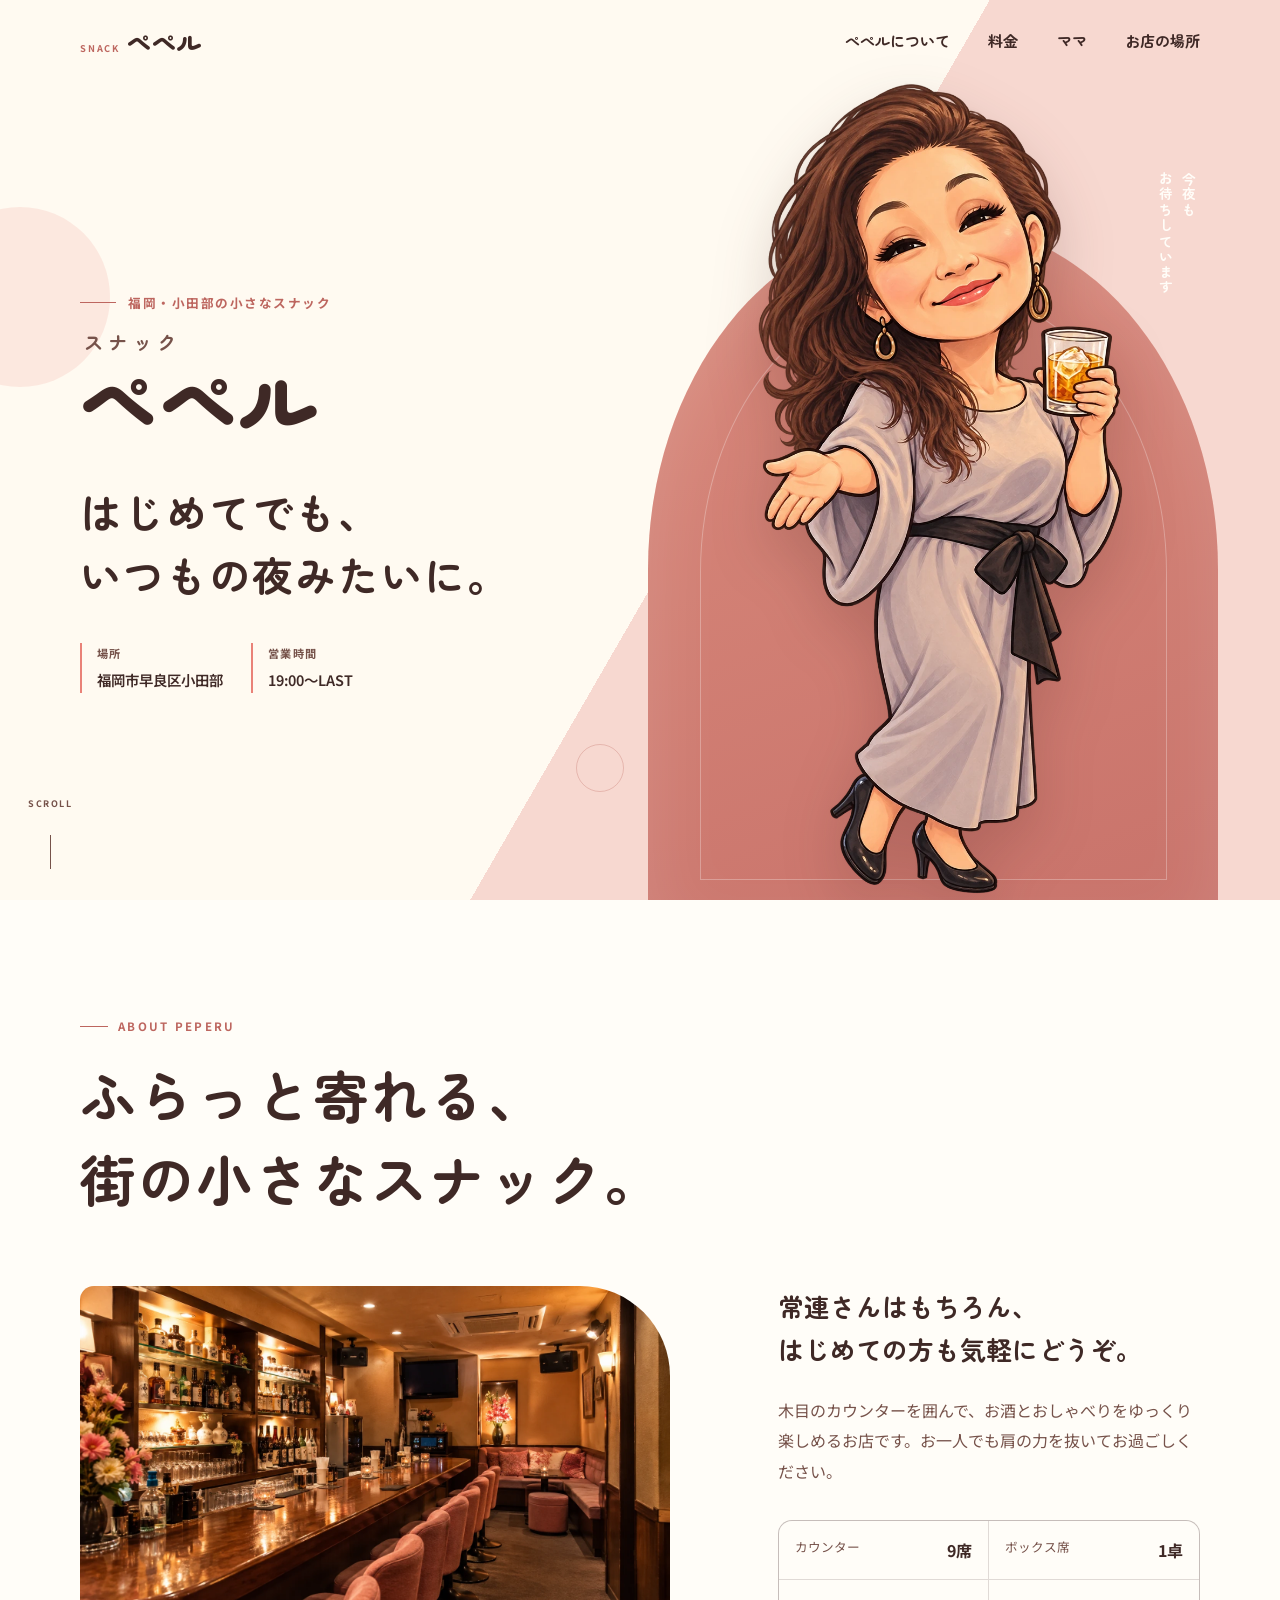
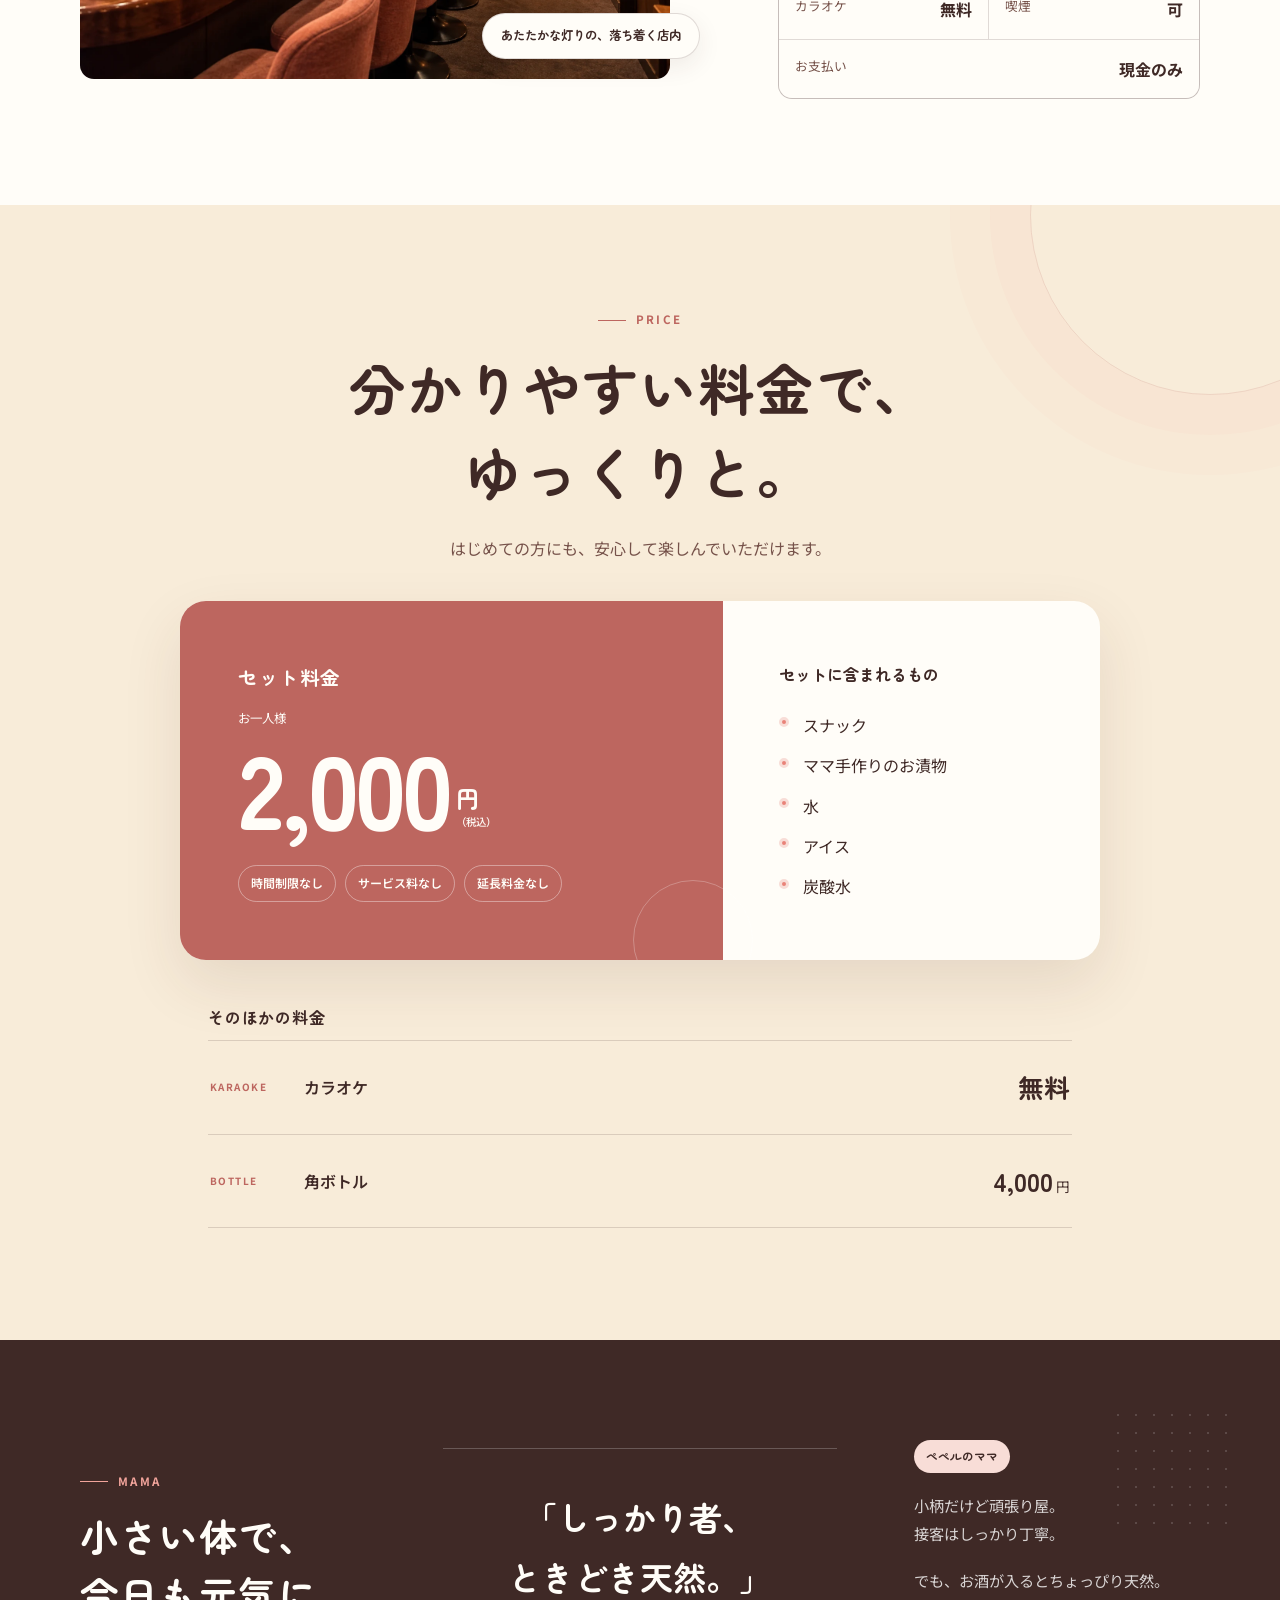
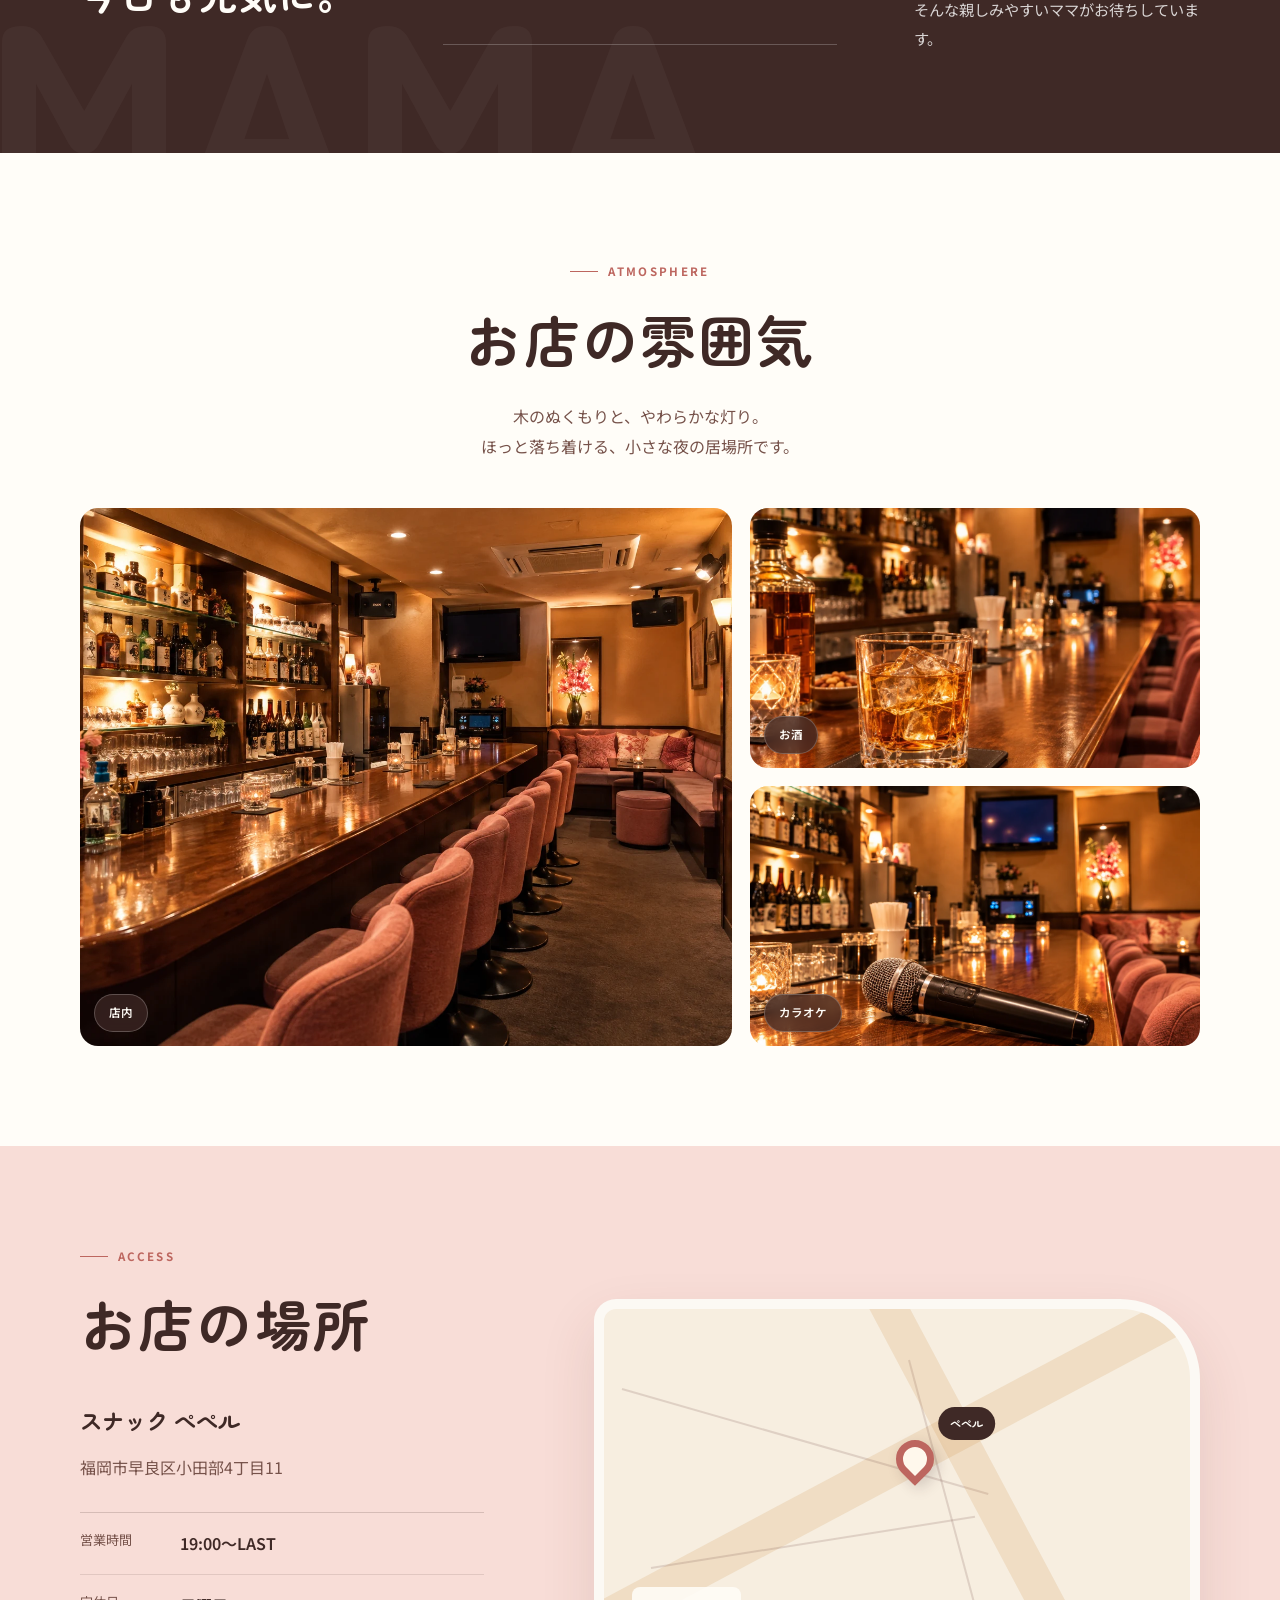
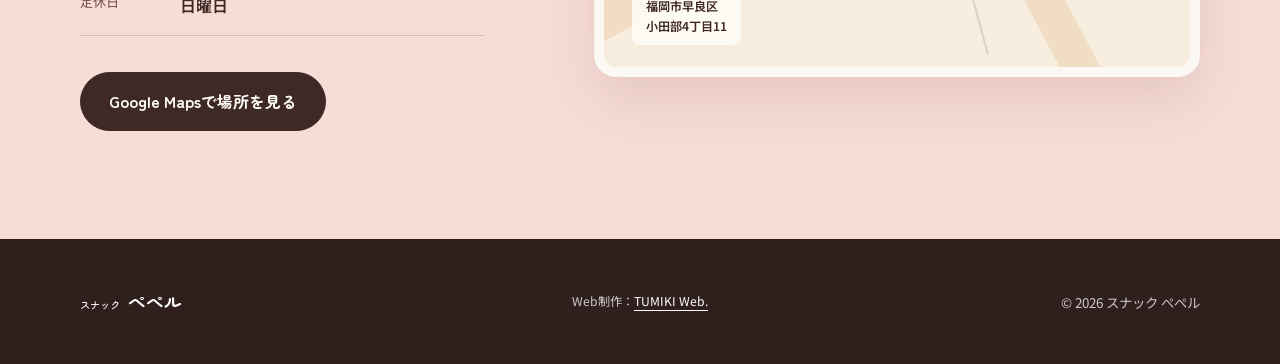
==== index.html @ 85b0bcdb "Add files via upload" ====
<!doctype html>
<html lang="ja">
<head>
  <meta charset="UTF-8">
  <meta name="viewport" content="width=device-width, initial-scale=1.0">
  <meta name="description" content="福岡市早良区小田部のスナック ぺぺル。はじめてでも、いつもの夜みたいに。セット料金はお一人様2,000円（税込）、カラオケ無料です。">
  <meta name="theme-color" content="#fff8ec">
  <title>スナック ぺぺル｜福岡市早良区小田部</title>
  <meta property="og:type" content="website">
  <meta property="og:title" content="スナック ぺぺル｜福岡市早良区小田部">
  <meta property="og:description" content="福岡市早良区小田部のスナック ぺぺル。はじめてでも、いつもの夜みたいに。セット料金はお一人様2,000円（税込）、カラオケ無料です。">
  <meta property="og:image" content="assets/images/ogp/ogp.png">
  <meta property="og:image:width" content="1200">
  <meta property="og:image:height" content="630">
  <meta property="og:image:type" content="image/png">
  <meta property="og:site_name" content="スナック ぺぺル">
  <meta property="og:locale" content="ja_JP">
  <meta name="twitter:card" content="summary_large_image">
  <meta name="twitter:title" content="スナック ぺぺル｜福岡市早良区小田部">
  <meta name="twitter:description" content="福岡市早良区小田部のスナック ぺぺル。はじめてでも、いつもの夜みたいに。セット料金はお一人様2,000円（税込）、カラオケ無料です。">
  <meta name="twitter:image" content="assets/images/ogp/ogp.png">
  <link rel="icon" href="assets/icons/favicon.svg" type="image/svg+xml">
  <link rel="preconnect" href="https://fonts.googleapis.com">
  <link rel="preconnect" href="https://fonts.gstatic.com" crossorigin>
  <link href="https://fonts.googleapis.com/css2?family=Noto+Sans+JP:wght@400;500;600;700&family=Zen+Maru+Gothic:wght@500;700;900&display=swap" rel="stylesheet">
  <link rel="preload" href="assets/images/web/mama.webp" as="image" type="image/webp">
  <link rel="stylesheet" href="assets/css/style.css">
  <script src="assets/js/main.js" defer></script>
</head>
<body>
  <a class="skip-link" href="#main">本文へ移動</a>

  <header class="site-header" data-header>
    <div class="header-inner">
      <a class="site-logo" href="#top" aria-label="スナック ぺぺル トップへ">
        <span class="site-logo-sub">SNACK</span>
        <span>ぺぺル</span>
      </a>

      <button class="menu-button" type="button" aria-expanded="false" aria-controls="global-nav" data-menu-button>
        <span class="menu-button-label">メニュー</span>
        <span class="menu-button-icon" aria-hidden="true"><span></span><span></span></span>
      </button>

      <nav class="global-nav" id="global-nav" aria-label="メインナビゲーション" data-menu>
        <a href="#about">ぺぺルについて</a>
        <a href="#price">料金</a>
        <a href="#mama">ママ</a>
        <a href="#access">お店の場所</a>
      </nav>
    </div>
  </header>

  <main id="main">
    <section class="hero" id="top" aria-labelledby="hero-title">
      <div class="hero-glow hero-glow-one" aria-hidden="true"></div>
      <div class="hero-glow hero-glow-two" aria-hidden="true"></div>
      <div class="hero-inner">
        <div class="hero-copy">
          <p class="hero-eyebrow">福岡・小田部の小さなスナック</p>
          <h1 id="hero-title">
            <span class="hero-name"><small>スナック</small>ぺぺル</span>
            <span class="hero-message">はじめてでも、<br>いつもの夜<br class="hero-sp-break">みたいに。</span>
          </h1>
          <dl class="hero-info" aria-label="店舗基本情報">
            <div><dt>場所</dt><dd>福岡市早良区小田部</dd></div>
            <div><dt>営業時間</dt><dd>19:00〜LAST</dd></div>
          </dl>
        </div>

        <div class="hero-visual" aria-hidden="true">
          <div class="hero-arch"></div>
          <p class="hero-welcome">今夜も<br>お待ちしています</p>
          <img src="assets/images/web/mama.webp" width="1024" height="1536" alt="" fetchpriority="high">
        </div>
      </div>
      <a class="scroll-guide" href="#about" aria-label="ぺぺルについてへ移動"><span>SCROLL</span></a>
    </section>

    <section class="section section-about" id="about" aria-labelledby="about-title">
      <div class="container">
        <header class="section-heading reveal">
          <p class="section-kicker">ABOUT PEPERU</p>
          <h2 id="about-title"><span class="heading-line">ふらっと寄れる、</span><br><span class="heading-line">街の小さなスナック。</span></h2>
        </header>

        <div class="about-layout">
          <figure class="about-photo reveal">
            <img src="assets/images/web/interior-main.webp" width="1536" height="1024" alt="木目のカウンターとピンクの椅子が並ぶ、暖色照明の店内" loading="lazy" decoding="async">
            <figcaption>あたたかな灯りの、落ち着く店内</figcaption>
          </figure>

          <div class="about-content reveal">
            <p class="about-lead">常連さんはもちろん、<br>はじめての方も気軽にどうぞ。</p>
            <p>木目のカウンターを囲んで、お酒とおしゃべりをゆっくり楽しめるお店です。お一人でも肩の力を抜いてお過ごしください。</p>
            <dl class="feature-list">
              <div><dt>カウンター</dt><dd>9席</dd></div>
              <div><dt>ボックス席</dt><dd>1卓</dd></div>
              <div><dt>カラオケ</dt><dd>無料</dd></div>
              <div><dt>喫煙</dt><dd>可</dd></div>
              <div class="feature-wide"><dt>お支払い</dt><dd>現金のみ</dd></div>
            </dl>
          </div>
        </div>
      </div>
    </section>

    <section class="section section-price" id="price" aria-labelledby="price-title">
      <div class="container price-container">
        <header class="section-heading section-heading-centered reveal">
          <p class="section-kicker">PRICE</p>
          <h2 id="price-title"><span class="heading-line">分かりやすい料金で、</span><br><span class="heading-line">ゆっくりと。</span></h2>
          <p class="price-intro"><span>はじめての方にも、安心して</span><span>楽しんでいただけます。</span></p>
        </header>

        <div class="set-price-card reveal">
          <div class="set-price-main">
            <p class="set-price-label">セット料金</p>
            <p class="set-price-value"><span>お一人様</span><strong>2,000</strong><span class="yen">円<small>（税込）</small></span></p>
            <ul class="no-extra-list" aria-label="追加料金について">
              <li>時間制限なし</li>
              <li>サービス料なし</li>
              <li>延長料金なし</li>
            </ul>
          </div>
          <div class="set-includes">
            <p class="set-includes-title">セットに含まれるもの</p>
            <ul>
              <li>スナック</li>
              <li>ママ手作りのお漬物</li>
              <li>水</li>
              <li>アイス</li>
              <li>炭酸水</li>
            </ul>
          </div>
        </div>

        <div class="menu-block reveal">
          <h3>そのほかの料金</h3>
          <dl class="menu-list">
            <div class="menu-item">
              <dt><span class="menu-category">KARAOKE</span>カラオケ</dt>
              <dd><strong>無料</strong></dd>
            </div>
            <div class="menu-item">
              <dt><span class="menu-category">BOTTLE</span>角ボトル</dt>
              <dd><strong>4,000</strong><span>円</span></dd>
            </div>
          </dl>
        </div>
      </div>
    </section>

    <section class="section section-mama" id="mama" aria-labelledby="mama-title">
      <div class="mama-dots" aria-hidden="true"></div>
      <div class="container mama-layout">
        <header class="section-heading reveal">
          <p class="section-kicker">MAMA</p>
          <h2 id="mama-title">小さい体で、<br>今日も元気に。</h2>
        </header>

        <blockquote class="mama-quote reveal">
          <p><span>「しっかり者、</span><span>ときどき天然。」</span></p>
        </blockquote>

        <div class="mama-introduction reveal">
          <span class="mama-label">ぺぺルのママ</span>
          <p>小柄だけど頑張り屋。<br>接客はしっかり丁寧。</p>
          <p>でも、お酒が入るとちょっぴり天然。<br>そんな親しみやすいママがお待ちしています。</p>
        </div>
      </div>
    </section>

    <section class="section section-gallery" aria-labelledby="gallery-title">
      <div class="container">
        <header class="section-heading section-heading-centered reveal">
          <p class="section-kicker">ATMOSPHERE</p>
          <h2 id="gallery-title">お店の雰囲気</h2>
          <p>木のぬくもりと、やわらかな灯り。<br>ほっと落ち着ける、小さな夜の居場所です。</p>
        </header>

        <div class="gallery-grid">
          <figure class="gallery-item gallery-main reveal">
            <img src="assets/images/web/interior-main.webp" width="1536" height="1024" alt="カウンターとボックス席のある店内全景" loading="lazy" decoding="async">
            <figcaption>店内</figcaption>
          </figure>
          <figure class="gallery-item reveal">
            <img src="assets/images/web/atmosphere-whisky.webp" width="1254" height="1254" alt="木目のカウンターに置かれたウイスキーグラス" loading="lazy" decoding="async">
            <figcaption>お酒</figcaption>
          </figure>
          <figure class="gallery-item reveal">
            <img src="assets/images/web/atmosphere-karaoke.webp" width="1448" height="1086" alt="店内のカウンターに置かれたカラオケマイク" loading="lazy" decoding="async">
            <figcaption>カラオケ</figcaption>
          </figure>
        </div>
      </div>
    </section>

    <section class="section section-access" id="access" aria-labelledby="access-title">
      <div class="container access-layout">
        <div class="access-content reveal">
          <header class="section-heading">
            <p class="section-kicker">ACCESS</p>
            <h2 id="access-title">お店の場所</h2>
          </header>
          <p class="access-name">スナック ぺぺル</p>
          <address>福岡市早良区小田部4丁目11</address>
          <dl class="access-details">
            <div><dt>営業時間</dt><dd>19:00〜LAST</dd></div>
            <div><dt>定休日</dt><dd>日曜日</dd></div>
          </dl>
          <a class="map-link" href="https://www.google.com/maps/search/?api=1&amp;query=%E7%A6%8F%E5%B2%A1%E5%B8%82%E6%97%A9%E8%89%AF%E5%8C%BA%E5%B0%8F%E7%94%B0%E9%83%A84%E4%B8%81%E7%9B%AE11" target="_blank" rel="noopener noreferrer">Google Mapsで場所を見る</a>
        </div>

        <div class="access-map-card reveal" aria-hidden="true">
          <div class="map-streets"><span></span><span></span><span></span></div>
          <div class="map-pin"><span>ぺぺル</span></div>
          <p>福岡市早良区<br>小田部4丁目11</p>
        </div>
      </div>
    </section>
  </main>

  <footer class="site-footer">
    <div class="container footer-inner">
      <div class="footer-brand"><span>スナック</span> ぺぺル</div>
      <p class="footer-credit">Web制作：<a href="https://tumiki-web.com/" target="_blank" rel="noopener noreferrer">TUMIKI Web.</a></p>
      <p class="copyright"><small>&copy; 2026 スナック ぺぺル</small></p>
    </div>
  </footer>
</body>
</html>
---- assets/css/style.css ----
:root {
  --cream: #fff8ec;
  --cream-deep: #f8ecd9;
  --pink-pale: #f8ddd7;
  --pink: #e98278;
  --pink-deep: #bd665f;
  --brown: #3f2926;
  --brown-soft: #76524a;
  --amber: #c9863c;
  --white: #fffdf8;
  --line: rgba(63, 41, 38, 0.16);
  --heading: "Zen Maru Gothic", "Hiragino Maru Gothic ProN", "Yu Gothic", sans-serif;
  --body: "Noto Sans JP", "Yu Gothic", "Hiragino Kaku Gothic ProN", sans-serif;
  --container: min(1120px, calc(100% - 48px));
  --header-height: 84px;
}

*, *::before, *::after { box-sizing: border-box; }
html { scroll-behavior: smooth; scroll-padding-top: var(--header-height); }
body {
  margin: 0;
  color: var(--brown);
  background: var(--cream);
  font-family: var(--body);
  font-size: 16px;
  line-height: 1.9;
  overflow-x: hidden;
  -webkit-font-smoothing: antialiased;
}
img { display: block; max-width: 100%; }
a { color: inherit; }
button { font: inherit; }
.container { width: var(--container); margin-inline: auto; }
.skip-link {
  position: fixed; top: 8px; left: 8px; z-index: 1000; padding: 8px 14px;
  color: var(--white); background: var(--brown); border-radius: 6px; transform: translateY(-150%);
}
.skip-link:focus { transform: translateY(0); }

.site-header {
  position: fixed; inset: 0 0 auto; z-index: 100; height: var(--header-height);
  border-bottom: 1px solid transparent; transition: background-color .3s, border-color .3s, box-shadow .3s;
}
.site-header.is-scrolled { background: rgba(255, 248, 236, .94); border-color: var(--line); box-shadow: 0 8px 28px rgba(63, 41, 38, .06); backdrop-filter: blur(12px); }
.header-inner { width: var(--container); height: 100%; margin-inline: auto; display: flex; align-items: center; justify-content: space-between; }
.site-logo { display: flex; align-items: baseline; gap: 7px; font-family: var(--heading); font-size: 1.5rem; font-weight: 900; text-decoration: none; letter-spacing: .04em; }
.site-logo-sub { color: var(--pink-deep); font-family: var(--body); font-size: .58rem; font-weight: 700; letter-spacing: .19em; }
.global-nav { display: flex; align-items: center; gap: clamp(22px, 3vw, 42px); }
.global-nav a { position: relative; font-family: var(--heading); font-size: .94rem; font-weight: 700; text-decoration: none; }
.global-nav a::after { content: ""; position: absolute; inset: auto 50% -8px; height: 2px; background: var(--pink); transition: inset .2s; }
.global-nav a:hover::after, .global-nav a:focus-visible::after { inset-inline: 0; }
.menu-button { display: none; }

.hero { position: relative; min-height: 760px; height: min(900px, 100svh); overflow: hidden; background: linear-gradient(120deg, #fffaf1 0 55%, #f7d8d0 55%); }
.hero-inner { width: var(--container); height: 100%; min-height: 720px; margin-inline: auto; display: grid; grid-template-columns: .9fr 1.1fr; align-items: center; }
.hero-copy { position: relative; z-index: 4; padding-top: var(--header-height); }
.hero-eyebrow { display: flex; align-items: center; gap: 12px; margin: 0 0 18px; color: var(--pink-deep); font-size: .79rem; font-weight: 700; letter-spacing: .12em; }
.hero-eyebrow::before { content: ""; width: 36px; height: 1px; background: currentColor; }
.hero h1 { margin: 0; }
.hero-name { display: block; font-family: var(--heading); font-size: clamp(3.4rem, 6vw, 5.8rem); font-weight: 900; line-height: 1; letter-spacing: .04em; }
.hero-name small { display: block; margin: 0 0 9px 4px; color: var(--brown-soft); font-size: .25em; font-weight: 700; letter-spacing: .28em; }
.hero-message { display: block; margin-top: 42px; font-family: var(--heading); font-size: clamp(1.75rem, 3.2vw, 3rem); font-weight: 700; line-height: 1.55; letter-spacing: .05em; }
.hero-sp-break { display: none; }
.hero-info { display: flex; gap: 28px; margin: 36px 0 0; }
.hero-info div { padding-left: 15px; border-left: 2px solid var(--pink); }
.hero-info dt { color: var(--brown-soft); font-size: .7rem; font-weight: 700; letter-spacing: .12em; }
.hero-info dd { margin: 2px 0 0; font-size: .9rem; font-weight: 600; }
.hero-visual { position: relative; align-self: stretch; min-width: 0; }
.hero-arch { position: absolute; width: min(570px, 48vw); aspect-ratio: .79; right: -3%; bottom: -5%; border-radius: 48% 48% 0 0; background: linear-gradient(160deg, #d98a7c, #c8726a); box-shadow: inset 0 0 80px rgba(255,255,255,.14); }
.hero-arch::before { content: ""; position: absolute; inset: 9%; border: 1px solid rgba(255,255,255,.28); border-radius: inherit; }
.hero-visual img { position: absolute; z-index: 2; right: -1%; bottom: 0; width: min(610px, 50vw); height: calc(100% - 72px); object-fit: contain; object-position: right bottom; filter: drop-shadow(0 24px 28px rgba(74, 36, 30, .2)); }
.hero-welcome { position: absolute; z-index: 3; right: 0; top: 19%; margin: 0; color: var(--white); font-family: var(--heading); font-size: .85rem; font-weight: 700; line-height: 1.7; letter-spacing: .12em; writing-mode: vertical-rl; }
.hero-glow { position: absolute; border-radius: 50%; pointer-events: none; }
.hero-glow-one { width: 180px; height: 180px; left: -70px; top: 23%; background: rgba(233,130,120,.15); }
.hero-glow-two { width: 48px; height: 48px; left: 45%; bottom: 12%; border: 1px solid rgba(189,102,95,.3); }
.scroll-guide { position: absolute; z-index: 5; left: 28px; bottom: 24px; display: grid; place-items: center; width: 42px; height: 88px; color: var(--brown-soft); font-size: .56rem; font-weight: 700; letter-spacing: .18em; text-decoration: none; }
.scroll-guide::after { content: ""; width: 1px; height: 34px; margin-top: 8px; background: currentColor; animation: scrollLine 1.8s ease-in-out infinite; transform-origin: top; }
@keyframes scrollLine { 0%,100% { transform: scaleY(.35); opacity:.4; } 50% { transform: scaleY(1); opacity:1; } }

.section { position: relative; padding: clamp(92px, 11vw, 148px) 0; }
.section-heading { margin-bottom: clamp(42px, 5vw, 68px); }
.section-heading-centered { text-align: center; }
.section-kicker { display: flex; align-items: center; gap: 10px; margin: 0 0 14px; color: var(--pink-deep); font-size: .72rem; font-weight: 700; letter-spacing: .2em; }
.section-heading-centered .section-kicker { justify-content: center; }
.section-kicker::before { content: ""; width: 28px; height: 1px; background: currentColor; }
.section-heading h2 { margin: 0; font-family: var(--heading); font-size: clamp(2rem, 4.4vw, 3.5rem); font-weight: 700; line-height: 1.5; letter-spacing: .04em; }
.heading-line { white-space: nowrap; }
.section-heading > p:last-child:not(.section-kicker) { margin: 20px 0 0; color: var(--brown-soft); }

.section-about { background: var(--white); }
.about-layout { display: grid; grid-template-columns: 1.18fr .82fr; gap: clamp(42px, 7vw, 90px); align-items: center; }
.about-photo { position: relative; margin: 0; padding: 0 18px 18px 0; }
.about-photo::after { content: ""; position: absolute; z-index: -1; inset: 30px 0 0 30px; border-radius: 14px 90px 14px 14px; background: var(--pink-pale); }
.about-photo img { width: 100%; height: auto; aspect-ratio: 3/2; object-fit: cover; border-radius: 14px 90px 14px 14px; }
.about-photo figcaption { position: absolute; right: -12px; bottom: 38px; padding: 10px 18px; background: var(--white); border: 1px solid var(--line); border-radius: 999px; font-family: var(--heading); font-size: .78rem; font-weight: 700; box-shadow: 0 8px 24px rgba(63,41,38,.08); }
.about-lead { margin: 0 0 24px; font-family: var(--heading); font-size: clamp(1.35rem, 2vw, 1.75rem); font-weight: 700; line-height: 1.7; }
.about-content > p:not(.about-lead) { color: var(--brown-soft); }
.feature-list { display: grid; grid-template-columns: 1fr 1fr; gap: 1px; margin: 34px 0 0; overflow: hidden; border: 1px solid var(--line); border-radius: 14px; background: var(--line); }
.feature-list div { display: flex; justify-content: space-between; gap: 12px; padding: 14px 16px; background: var(--white); }
.feature-list dt { color: var(--brown-soft); font-size: .79rem; }
.feature-list dd { margin: 0; font-weight: 700; }
.feature-list .feature-wide { grid-column: 1 / -1; }

.section-price { overflow: hidden; background: var(--cream-deep); }
.section-price::before { content: ""; position: absolute; width: 360px; height: 360px; top: -170px; right: -110px; border: 1px solid rgba(189,102,95,.18); border-radius: 50%; box-shadow: 0 0 0 40px rgba(233,130,120,.04), 0 0 0 80px rgba(233,130,120,.03); }
.price-container { max-width: 920px; }
.set-price-card { display: grid; grid-template-columns: 1.18fr .82fr; overflow: hidden; border-radius: 26px; background: var(--white); box-shadow: 0 24px 60px rgba(80, 47, 37, .11); }
.set-price-main { position: relative; padding: clamp(34px, 5vw, 58px); color: var(--white); background: var(--pink-deep); }
.set-price-main::after { content: ""; position: absolute; width: 120px; height: 120px; right: -30px; bottom: -40px; border: 1px solid rgba(255,255,255,.25); border-radius: 50%; }
.set-price-label { margin: 0 0 16px; font-family: var(--heading); font-size: 1.2rem; font-weight: 700; letter-spacing: .08em; }
.set-price-value { display: flex; align-items: flex-end; flex-wrap: wrap; margin: 0; line-height: 1; }
.set-price-value > span:first-child { flex-basis: 100%; margin-bottom: 10px; font-size: .78rem; }
.set-price-value strong { font-family: var(--heading); font-size: clamp(4rem, 8vw, 6.4rem); font-weight: 900; letter-spacing: -.04em; }
.set-price-value .yen { margin: 0 0 9px 7px; font-family: var(--heading); font-size: 1.5rem; font-weight: 700; }
.set-price-value small { display: block; margin-top: 7px; font-family: var(--body); font-size: .65rem; font-weight: 500; }
.no-extra-list { display: flex; flex-wrap: wrap; gap: 9px; margin: 28px 0 0; padding: 0; list-style: none; }
.no-extra-list li { padding: 6px 12px; border: 1px solid rgba(255,255,255,.38); border-radius: 999px; font-size: .75rem; font-weight: 600; }
.set-includes { padding: clamp(34px, 5vw, 56px); align-self: center; }
.set-includes-title { margin: 0 0 20px; font-family: var(--heading); font-weight: 700; }
.set-includes ul { display: grid; gap: 10px; margin: 0; padding: 0; list-style: none; }
.set-includes li { position: relative; padding-left: 24px; }
.set-includes li::before { content: ""; position: absolute; left: 0; top: .78em; width: 10px; height: 10px; border: 3px solid var(--pink-pale); border-radius: 50%; background: var(--pink); transform: translateY(-50%); }
.menu-block { margin-top: 42px; padding: 0 28px 8px; }
.menu-block h3 { margin: 0 0 8px; font-family: var(--heading); font-size: 1rem; letter-spacing: .05em; }
.menu-list { margin: 0; border-top: 1px solid var(--line); }
.menu-item { display: flex; justify-content: space-between; align-items: center; gap: 24px; padding: 22px 2px; border-bottom: 1px solid var(--line); }
.menu-item dt { display: flex; align-items: center; gap: 20px; font-weight: 600; }
.menu-category { min-width: 74px; color: var(--pink-deep); font-size: .62rem; font-weight: 700; letter-spacing: .15em; }
.menu-item dd { margin: 0; white-space: nowrap; }
.menu-item dd strong { font-family: var(--heading); font-size: 1.6rem; }
.menu-item dd span { margin-left: 3px; font-size: .85rem; }

.section-mama { overflow: hidden; color: var(--white); background: var(--brown); }
.section-mama::before { content: "MAMA"; position: absolute; left: -15px; bottom: -70px; color: rgba(255,255,255,.035); font-family: var(--heading); font-size: clamp(9rem, 20vw, 18rem); font-weight: 900; line-height: 1; }
.mama-layout { position: relative; z-index: 1; display: grid; grid-template-columns: .8fr 1.1fr .8fr; gap: clamp(36px, 6vw, 80px); align-items: center; }
.section-mama .section-heading { margin: 0; }
.section-mama .section-kicker { color: #f2a49b; }
.section-mama .section-heading h2 { font-size: clamp(2rem, 3.6vw, 3.2rem); }
.mama-quote { margin: 0; padding: 38px 28px; border-block: 1px solid rgba(255,255,255,.22); text-align: center; }
.mama-quote p { margin: 0; font-family: var(--heading); font-size: clamp(1.45rem, 2.6vw, 2.2rem); font-weight: 700; line-height: 1.8; }
.mama-quote p span { display: block; white-space: nowrap; }
.mama-introduction { font-size: .95rem; }
.mama-introduction p { margin: 18px 0 0; color: rgba(255,255,255,.8); }
.mama-label { display: inline-block; padding: 5px 12px; color: var(--brown); background: var(--pink-pale); border-radius: 999px; font-family: var(--heading); font-size: .73rem; font-weight: 700; }
.mama-dots { position: absolute; width: 120px; height: 120px; right: 4%; top: 16%; opacity: .15; background-image: radial-gradient(#fff 1.5px, transparent 1.5px); background-size: 18px 18px; }

.section-gallery { background: var(--white); }
.gallery-grid { display: grid; grid-template-columns: 1.45fr 1fr; grid-template-rows: repeat(2, minmax(220px, 290px)); gap: 18px; }
.gallery-item { position: relative; min-width: 0; margin: 0; overflow: hidden; border-radius: 18px; background: var(--cream-deep); }
.gallery-main { grid-row: 1 / 3; }
.gallery-item img { width: 100%; height: 100%; object-fit: cover; transition: transform .7s cubic-bezier(.2,.7,.2,1); }
.gallery-item:hover img { transform: scale(1.025); }
.gallery-item figcaption { position: absolute; left: 14px; bottom: 14px; padding: 7px 14px; color: var(--white); background: rgba(63,41,38,.72); border: 1px solid rgba(255,255,255,.22); border-radius: 999px; font-size: .72rem; font-weight: 600; backdrop-filter: blur(6px); }

.section-access { overflow: hidden; background: var(--pink-pale); }
.access-layout { display: grid; grid-template-columns: .8fr 1.2fr; gap: clamp(50px, 9vw, 110px); align-items: center; }
.access-content .section-heading { margin-bottom: 34px; }
.access-name { margin: 0 0 10px; font-family: var(--heading); font-size: 1.4rem; font-weight: 700; }
.access-content address { font-style: normal; color: var(--brown-soft); }
.access-details { margin: 30px 0 36px; border-block: 1px solid rgba(63,41,38,.18); }
.access-details div { display: grid; grid-template-columns: 100px 1fr; padding: 15px 0; }
.access-details div + div { border-top: 1px solid rgba(63,41,38,.12); }
.access-details dt { color: var(--brown-soft); font-size: .82rem; }
.access-details dd { margin: 0; font-weight: 600; }
.map-link { display: inline-flex; align-items: center; justify-content: center; min-height: 54px; padding: 13px 28px; color: var(--white); background: var(--brown); border: 1px solid var(--brown); border-radius: 999px; font-family: var(--heading); font-weight: 700; text-decoration: none; transition: color .2s, background-color .2s, transform .2s; }
.map-link:hover, .map-link:focus-visible { color: var(--brown); background: transparent; transform: translateY(-2px); }
.access-map-card { position: relative; aspect-ratio: 1.6; overflow: hidden; border: 10px solid rgba(255,255,255,.65); border-radius: 22px 80px 22px 22px; background: #f7eee0; box-shadow: 0 24px 55px rgba(92,49,43,.12); }
.access-map-card::before, .access-map-card::after { content: ""; position: absolute; background: rgba(201,134,60,.17); transform: rotate(-28deg); }
.access-map-card::before { width: 140%; height: 38px; left: -20%; top: 38%; }
.access-map-card::after { width: 36px; height: 140%; left: 62%; top: -20%; }
.map-streets span { position: absolute; height: 2px; background: rgba(118,82,74,.19); transform-origin: left; }
.map-streets span:nth-child(1) { width: 65%; left: 3%; top: 22%; transform: rotate(16deg); }
.map-streets span:nth-child(2) { width: 56%; left: 8%; top: 72%; transform: rotate(-9deg); }
.map-streets span:nth-child(3) { width: 52%; left: 52%; top: 14%; transform: rotate(75deg); }
.map-pin { position: absolute; z-index: 2; left: 53%; top: 42%; width: 38px; height: 38px; border: 7px solid var(--pink-deep); border-radius: 50% 50% 50% 0; background: var(--cream); transform: translate(-50%,-50%) rotate(-45deg); box-shadow: 0 6px 14px rgba(63,41,38,.18); }
.map-pin span { position: absolute; left: 45px; top: 7px; padding: 6px 12px; border-radius: 999px; color: var(--white); background: var(--brown); font-family: var(--heading); font-size: .7rem; font-weight: 700; white-space: nowrap; transform: rotate(45deg); }
.access-map-card > p { position: absolute; z-index: 2; left: 28px; bottom: 22px; margin: 0; padding: 9px 14px; background: rgba(255,253,248,.88); border-radius: 8px; font-size: .76rem; font-weight: 600; line-height: 1.65; }

.site-footer { padding: 46px 0; color: rgba(255,255,255,.76); background: #2f201e; }
.footer-inner { display: grid; grid-template-columns: 1fr auto 1fr; align-items: center; gap: 30px; }
.footer-brand { color: var(--white); font-family: var(--heading); font-size: 1.1rem; font-weight: 700; }
.footer-brand span { margin-right: 3px; font-size: .65rem; font-weight: 500; }
.footer-credit { margin: 0; font-size: .76rem; }
.footer-credit a { color: var(--white); text-underline-offset: 4px; }
.copyright { margin: 0; text-align: right; }

.reveal { opacity: 0; transform: translateY(24px); transition: opacity .7s ease, transform .7s ease; }
.reveal.is-visible { opacity: 1; transform: none; }

@media (min-width: 901px) {
  .section-about { padding-block: 116px 106px; }
  .section-price { padding-block: 104px; }
  .section-price .section-heading { margin-bottom: 38px; }
  .section-mama { padding-block: 100px; }
  .section-mama .section-heading h2 { font-size: clamp(2rem, 3vw, 2.8rem); white-space: nowrap; }
  .section-gallery { padding-block: 108px 100px; }
  .section-gallery .section-heading { margin-bottom: 46px; }
  .section-gallery .gallery-grid { grid-template-rows: repeat(2, minmax(210px, 260px)); }
  .section-access { padding-block: 100px 108px; }
}

@media (max-width: 900px) {
  :root { --container: min(100% - 36px, 680px); --header-height: 70px; }
  .site-header { background: rgba(255,248,236,.92); border-color: var(--line); backdrop-filter: blur(12px); }
  .site-logo { font-size: 1.28rem; }
  .menu-button { display: flex; align-items: center; gap: 10px; padding: 10px 0 10px 12px; border: 0; color: var(--brown); background: transparent; cursor: pointer; }
  .menu-button-label { font-family: var(--heading); font-size: .72rem; font-weight: 700; }
  .menu-button-icon { position: relative; width: 26px; height: 18px; }
  .menu-button-icon span { position: absolute; left: 0; width: 100%; height: 2px; background: currentColor; transition: top .25s, transform .25s; }
  .menu-button-icon span:first-child { top: 4px; }
  .menu-button-icon span:last-child { top: 13px; }
  .menu-button[aria-expanded="true"] .menu-button-icon span:first-child { top: 8px; transform: rotate(45deg); }
  .menu-button[aria-expanded="true"] .menu-button-icon span:last-child { top: 8px; transform: rotate(-45deg); }
  .global-nav { position: fixed; inset: var(--header-height) 0 auto; display: grid; gap: 0; padding: 22px max(24px, calc((100vw - 680px)/2)); background: rgba(255,248,236,.98); border-bottom: 1px solid var(--line); box-shadow: 0 16px 35px rgba(63,41,38,.08); opacity: 0; visibility: hidden; transform: translateY(-10px); transition: opacity .25s, visibility .25s, transform .25s; }
  .global-nav.is-open { opacity: 1; visibility: visible; transform: none; }
  .global-nav a { padding: 14px 4px; border-bottom: 1px solid var(--line); font-size: .96rem; }
  .global-nav a:last-child { border-bottom: 0; }
  .global-nav a::after { display: none; }
  body.menu-open { overflow: hidden; }

  .hero { height: auto; min-height: max(680px, 100svh); background: linear-gradient(165deg, #fffaf1 0 51%, #f4d2ca 51%); }
  .hero-inner { position: relative; display: block; width: 100%; min-height: max(680px, 100svh); padding-top: var(--header-height); }
  .hero-copy { position: static; width: var(--container); margin-inline: auto; padding-top: 36px; }
  .hero-copy > *:not(.hero-info) { position: relative; z-index: 4; }
  .hero-eyebrow { margin-bottom: 10px; font-size: .66rem; }
  .hero-name { font-size: clamp(2.85rem, 13vw, 4.5rem); }
  .hero-message { margin-top: 22px; font-size: clamp(1.45rem, 6.8vw, 2.2rem); line-height: 1.5; }
  .hero-sp-break { display: block; }
  .hero-info { position: absolute; z-index: 5; left: 18px; right: 18px; bottom: 18px; justify-content: center; gap: 12px; margin: 0; padding: 12px 10px; border: 1px solid rgba(255,255,255,.5); border-radius: 12px; background: rgba(255,248,236,.88); box-shadow: 0 8px 24px rgba(63,41,38,.09); backdrop-filter: blur(8px); }
  .hero-info div { flex: 1; max-width: 190px; padding-left: 10px; }
  .hero-info dt { font-size: .58rem; }
  .hero-info dd { font-size: clamp(.69rem, 3vw, .82rem); white-space: nowrap; }
  .hero-visual { position: absolute; inset: 210px 0 0; }
  .hero-arch { width: min(420px, 92vw); right: -20%; bottom: 0; }
  .hero-visual img { right: -7%; bottom: 58px; width: min(430px, 100vw); height: calc(100% - 18px); object-position: right bottom; }
  .hero-welcome { display: none; }
  .scroll-guide { display: none; }

  .about-layout, .access-layout { grid-template-columns: 1fr; }
  .about-layout { gap: 54px; }
  .about-photo figcaption { right: 0; }
  .set-price-card { grid-template-columns: 1fr; }
  .set-includes { display: grid; grid-template-columns: .8fr 1.2fr; gap: 28px; }
  .set-includes-title { margin: 0; }
  .mama-layout { grid-template-columns: 1fr 1.1fr; }
  .section-mama::before { display: none; }
  .mama-quote { grid-row: span 2; }
  .mama-introduction { grid-column: 1; }
  .access-map-card { grid-row: 1; }
  .access-content { grid-row: 2; }
  .footer-inner { grid-template-columns: 1fr auto; }
  .copyright { grid-column: 1 / -1; text-align: left; }
}

@media (max-width: 620px) {
  :root { --container: calc(100% - 32px); }
  body { line-height: 1.85; }
  .section { padding-block: 84px; }
  .section-heading { margin-bottom: 36px; }
  .section-heading h2 { font-size: clamp(1.85rem, 9vw, 2.55rem); }
  .section-about .section-heading h2,
  .section-price .section-heading h2 { font-size: clamp(1.7rem, 7.9vw, 2.25rem); letter-spacing: .01em; }
  .price-intro span { display: block; white-space: nowrap; }
  .hero { min-height: 700px; }
  .hero-inner { min-height: 700px; }
  .hero-copy { padding-top: 28px; }
  .hero-eyebrow { letter-spacing: .06em; }
  .hero-message { max-width: 9.5em; font-size: 1.22rem; }
  .hero-visual { top: 205px; }
  .hero-visual img { width: min(410px, 112vw); right: -12%; bottom: 64px; height: calc(100% - 20px); }
  .hero-arch { right: -32%; bottom: 4%; width: 105vw; }
  .hero-glow-two { display: none; }
  .about-photo { padding: 0 8px 10px 0; }
  .about-photo::after { inset: 18px 0 0 18px; border-radius: 10px 48px 10px 10px; }
  .about-photo img { border-radius: 10px 48px 10px 10px; }
  .about-photo figcaption { bottom: 24px; padding: 7px 12px; font-size: .68rem; }
  .feature-list div { flex-direction: column; gap: 1px; padding: 12px 14px; }
  .set-price-card { border-radius: 20px; }
  .set-price-main { padding: 32px 24px; }
  .set-price-value strong { font-size: clamp(3.65rem, 19vw, 5rem); }
  .no-extra-list { gap: 7px; }
  .no-extra-list li { padding: 5px 9px; font-size: .66rem; }
  .set-includes { display: block; padding: 30px 24px; }
  .set-includes-title { margin-bottom: 18px; }
  .menu-block { margin-top: 32px; padding-inline: 3px; }
  .menu-item dt { display: block; }
  .menu-category { display: block; margin-bottom: 2px; }
  .section-mama { padding-block: 64px; }
  .mama-layout { grid-template-columns: 1fr; gap: 26px; }
  .mama-quote { grid-row: auto; padding: 24px 8px; }
  .mama-introduction { grid-column: auto; }
  .mama-introduction p { margin-top: 12px; }
  .gallery-grid { grid-template-columns: 1fr 1fr; grid-template-rows: auto; gap: 10px; }
  .gallery-main { grid-column: 1 / -1; grid-row: auto; aspect-ratio: 3/2; }
  .gallery-item:not(.gallery-main) { aspect-ratio: 1/1; }
  .gallery-item { border-radius: 12px; }
  .gallery-item figcaption { left: 8px; bottom: 8px; padding: 4px 10px; font-size: .63rem; }
  .section-access { padding-block: 72px; }
  .access-layout { gap: 30px; }
  .access-content .section-heading { margin-bottom: 24px; }
  .access-name { margin-bottom: 6px; }
  .access-details { margin-block: 22px 28px; }
  .access-details div { padding-block: 12px; }
  .access-map-card { aspect-ratio: 1.25; border-width: 7px; border-radius: 16px 52px 16px 16px; }
  .map-link { width: 100%; }
  .footer-inner { display: flex; flex-direction: column; align-items: flex-start; gap: 16px; }
  .copyright { text-align: left; }
}

@media (max-width: 360px) {
  :root { --container: calc(100% - 26px); }
  .site-logo-sub { display: none; }
  .about-lead { font-size: 1.16rem; }
  .hero { min-height: 660px; }
  .hero-inner { min-height: 660px; }
  .hero-eyebrow::before { width: 22px; }
  .hero-name { font-size: 2.75rem; }
  .hero-message { max-width: 9.5em; font-size: 1.15rem; }
  .hero-visual { inset: 195px 0 0; }
  .hero-visual img { right: -2%; bottom: 62px; width: 108vw; }
  .hero-info { left: 10px; right: 10px; gap: 5px; }
  .hero-info dd { font-size: .68rem; }
  .feature-list { grid-template-columns: 1fr 1fr; }
  .set-price-value strong { font-size: 3.45rem; }
  .set-price-value .yen { font-size: 1.15rem; }
  .no-extra-list li { font-size: .62rem; }
  .menu-item { gap: 10px; }
  .menu-item dd strong { font-size: 1.4rem; }
  .gallery-grid { grid-template-columns: 1fr; }
  .gallery-main { grid-column: auto; }
  .gallery-item:not(.gallery-main) { aspect-ratio: 4/3; }
}

@media (prefers-reduced-motion: reduce) {
  html { scroll-behavior: auto; }
  *, *::before, *::after { animation-duration: .01ms !important; animation-iteration-count: 1 !important; transition-duration: .01ms !important; }
  .reveal { opacity: 1; transform: none; }
}
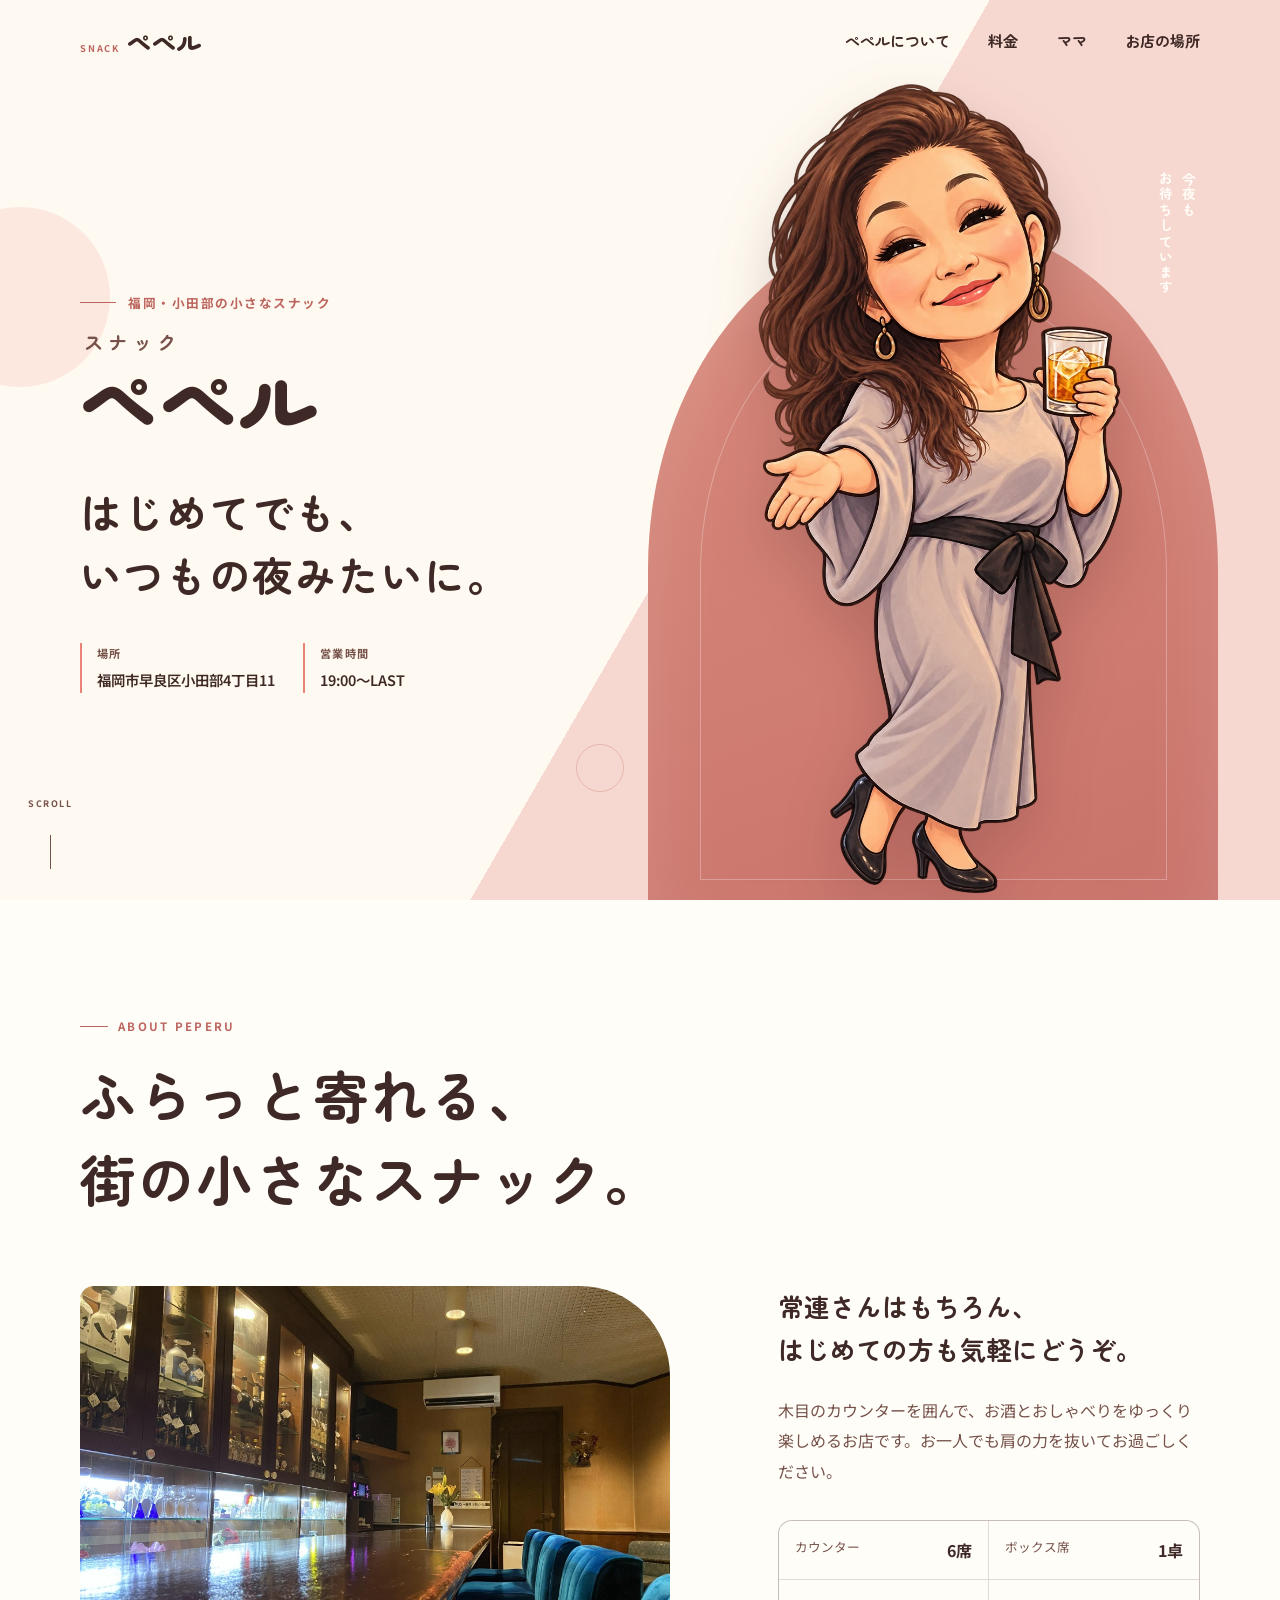
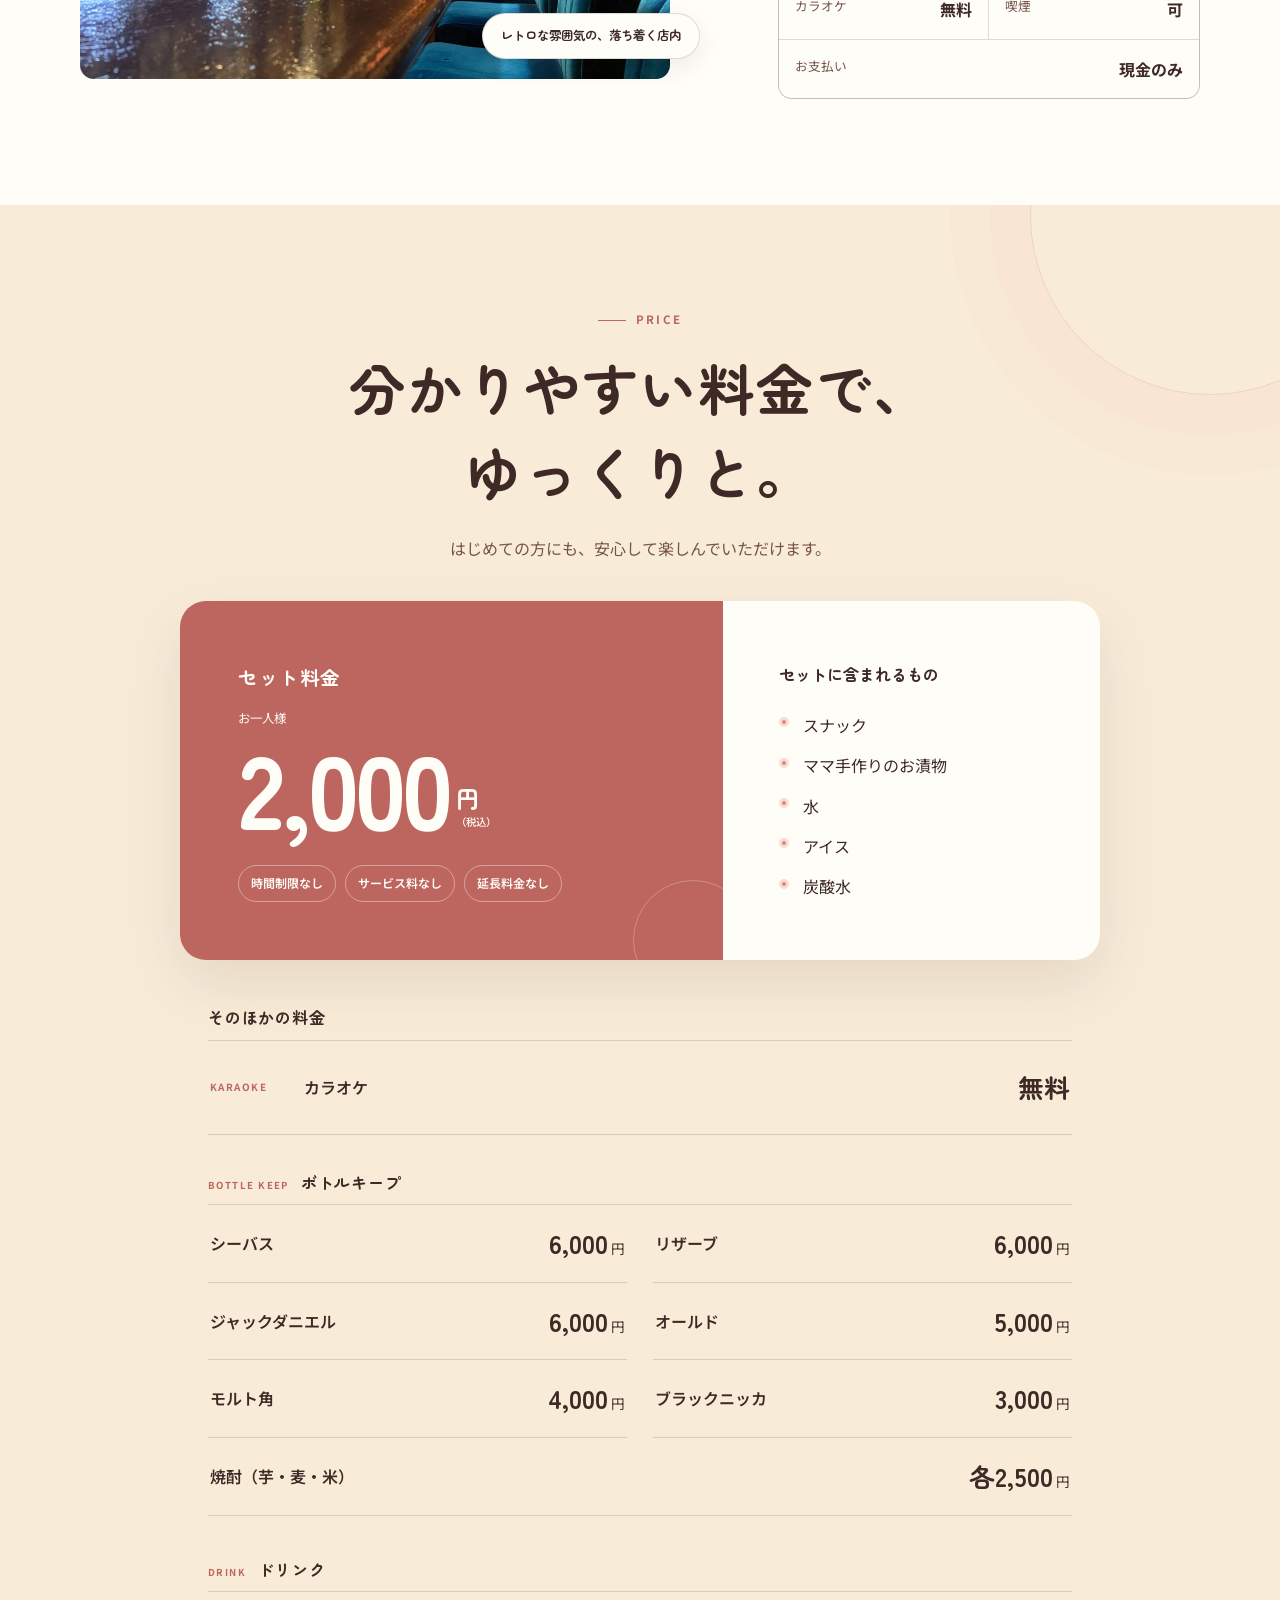
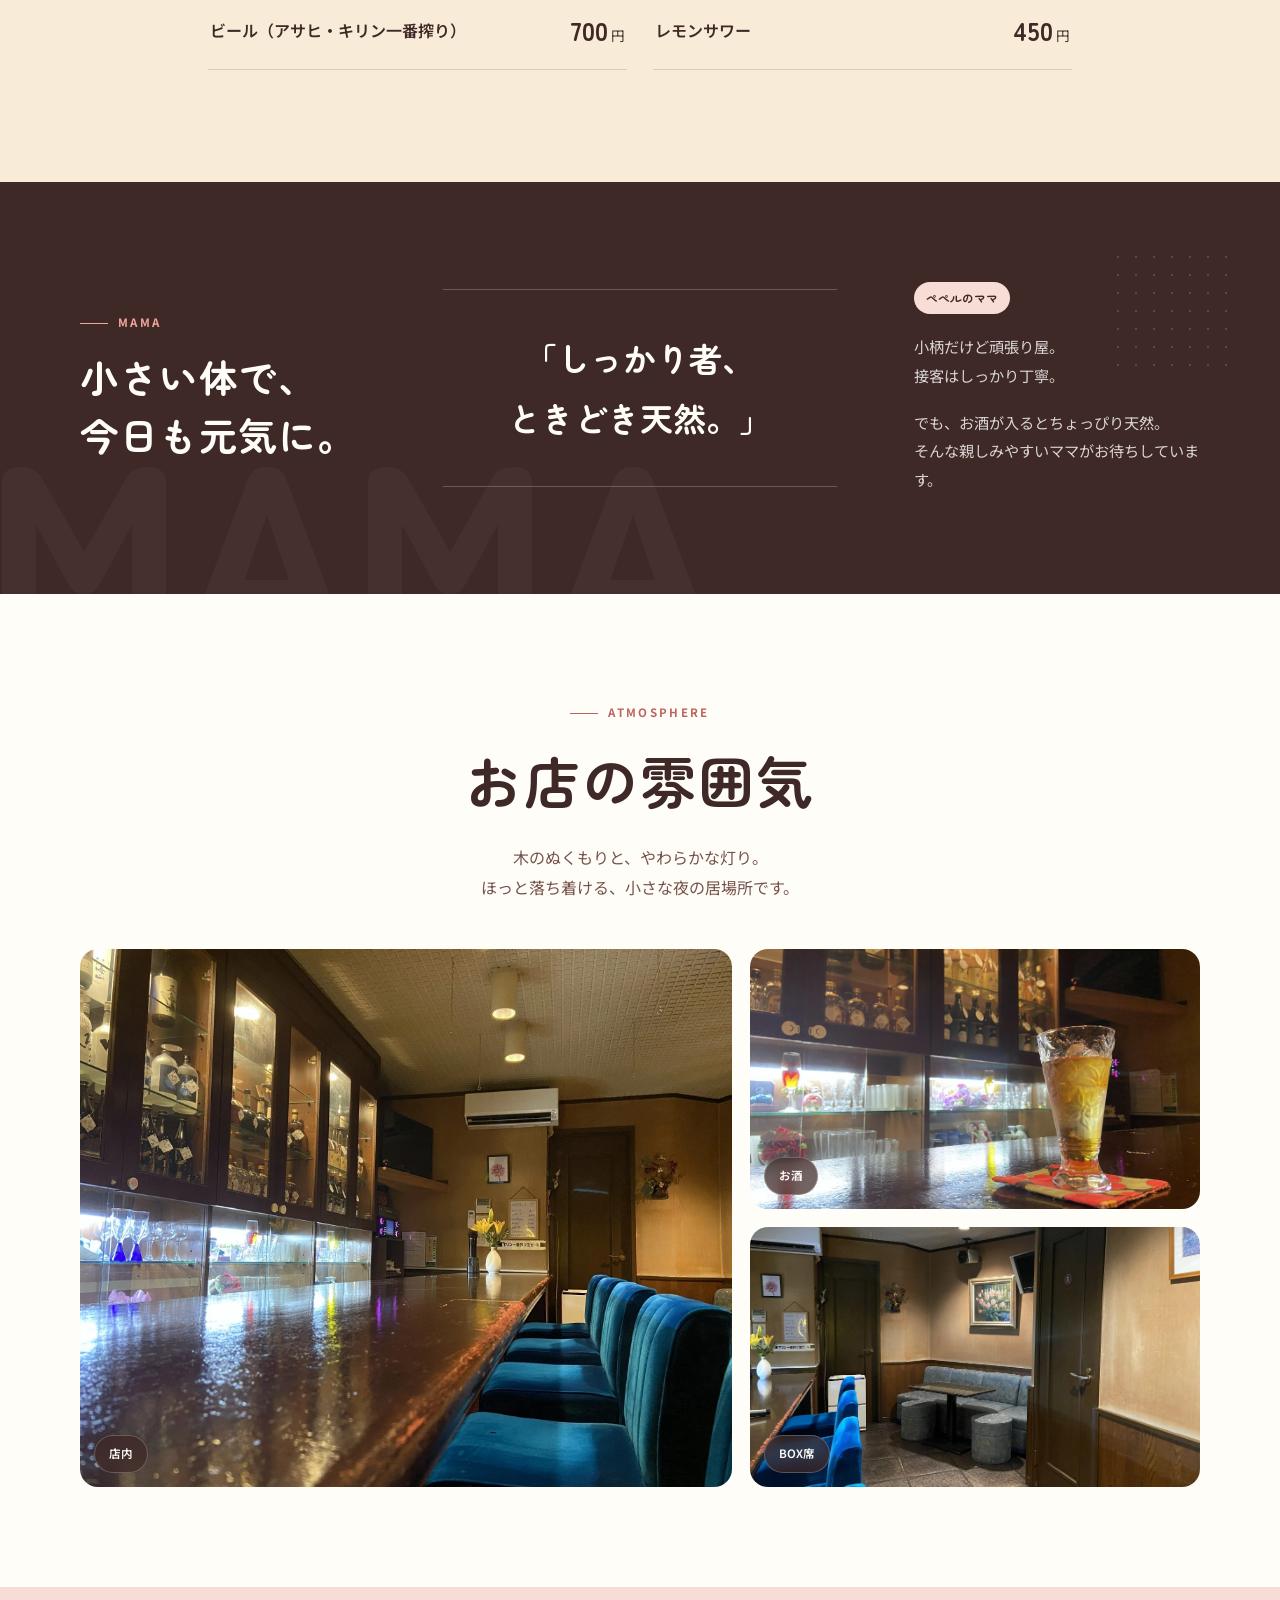
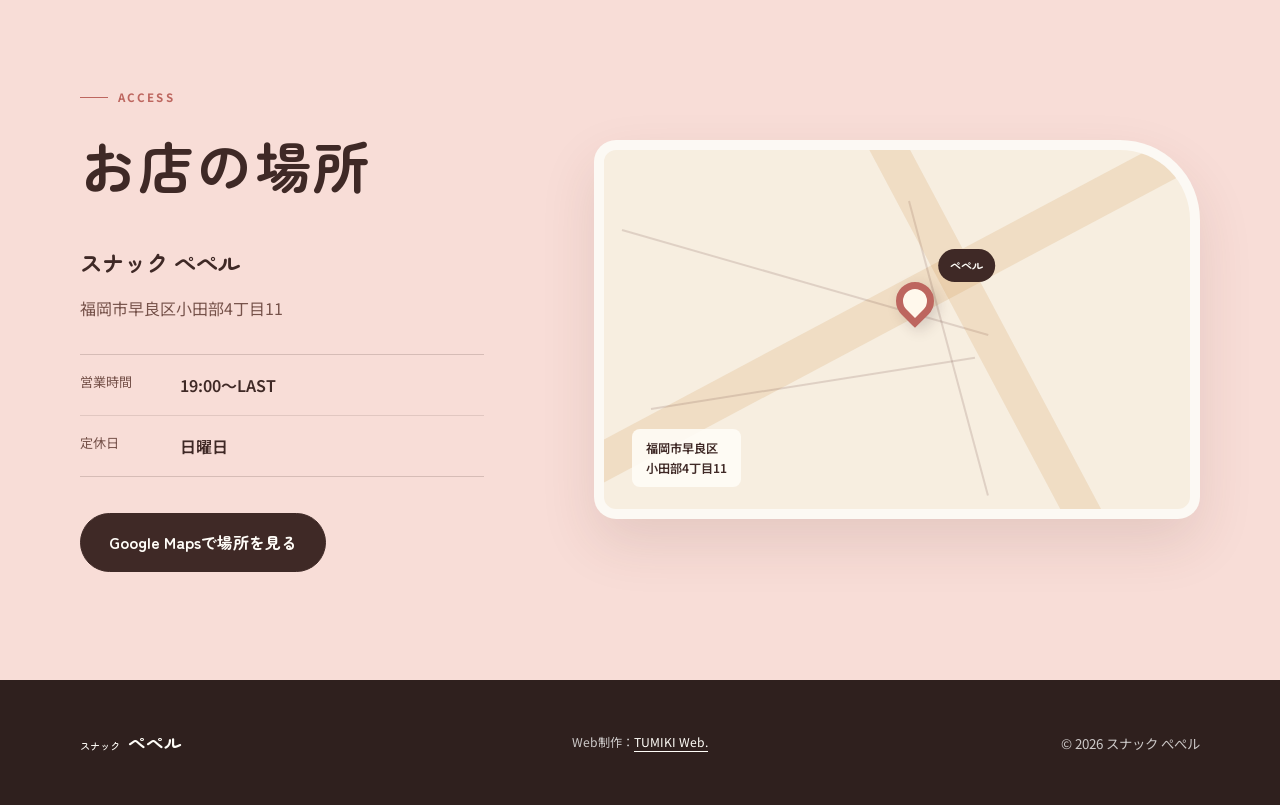
==== commit a08a62f3: "Add files via upload" ====
--- a/index.html
+++ b/index.html
@@ -6,10 +6,12 @@
   <meta name="description" content="福岡市早良区小田部のスナック ぺぺル。はじめてでも、いつもの夜みたいに。セット料金はお一人様2,000円（税込）、カラオケ無料です。">
   <meta name="theme-color" content="#fff8ec">
   <title>スナック ぺぺル｜福岡市早良区小田部</title>
+  <link rel="canonical" href="https://tumiki-web.github.io/peperu-portfolio/">
   <meta property="og:type" content="website">
+  <meta property="og:url" content="https://tumiki-web.github.io/peperu-portfolio/">
   <meta property="og:title" content="スナック ぺぺル｜福岡市早良区小田部">
   <meta property="og:description" content="福岡市早良区小田部のスナック ぺぺル。はじめてでも、いつもの夜みたいに。セット料金はお一人様2,000円（税込）、カラオケ無料です。">
-  <meta property="og:image" content="assets/images/ogp/ogp.png">
+  <meta property="og:image" content="https://tumiki-web.github.io/peperu-portfolio/assets/images/ogp/ogp.png">
   <meta property="og:image:width" content="1200">
   <meta property="og:image:height" content="630">
   <meta property="og:image:type" content="image/png">
@@ -18,7 +20,7 @@
   <meta name="twitter:card" content="summary_large_image">
   <meta name="twitter:title" content="スナック ぺぺル｜福岡市早良区小田部">
   <meta name="twitter:description" content="福岡市早良区小田部のスナック ぺぺル。はじめてでも、いつもの夜みたいに。セット料金はお一人様2,000円（税込）、カラオケ無料です。">
-  <meta name="twitter:image" content="assets/images/ogp/ogp.png">
+  <meta name="twitter:image" content="https://tumiki-web.github.io/peperu-portfolio/assets/images/ogp/ogp.png">
   <link rel="icon" href="assets/icons/favicon.svg" type="image/svg+xml">
   <link rel="preconnect" href="https://fonts.googleapis.com">
   <link rel="preconnect" href="https://fonts.gstatic.com" crossorigin>
@@ -63,7 +65,7 @@
             <span class="hero-message">はじめてでも、<br>いつもの夜<br class="hero-sp-break">みたいに。</span>
           </h1>
           <dl class="hero-info" aria-label="店舗基本情報">
-            <div><dt>場所</dt><dd>福岡市早良区小田部</dd></div>
+            <div><dt>場所</dt><dd>福岡市早良区小田部4丁目11</dd></div>
             <div><dt>営業時間</dt><dd>19:00〜LAST</dd></div>
           </dl>
         </div>
@@ -87,14 +89,14 @@
         <div class="about-layout">
           <figure class="about-photo reveal">
             <img src="assets/images/web/interior-main.webp" width="1536" height="1024" alt="木目のカウンターとピンクの椅子が並ぶ、暖色照明の店内" loading="lazy" decoding="async">
-            <figcaption>あたたかな灯りの、落ち着く店内</figcaption>
+            <figcaption>レトロな雰囲気の、落ち着く店内</figcaption>
           </figure>
 
           <div class="about-content reveal">
             <p class="about-lead">常連さんはもちろん、<br>はじめての方も気軽にどうぞ。</p>
             <p>木目のカウンターを囲んで、お酒とおしゃべりをゆっくり楽しめるお店です。お一人でも肩の力を抜いてお過ごしください。</p>
             <dl class="feature-list">
-              <div><dt>カウンター</dt><dd>9席</dd></div>
+              <div><dt>カウンター</dt><dd>6席</dd></div>
               <div><dt>ボックス席</dt><dd>1卓</dd></div>
               <div><dt>カラオケ</dt><dd>無料</dd></div>
               <div><dt>喫煙</dt><dd>可</dd></div>
@@ -137,16 +139,44 @@
 
         <div class="menu-block reveal">
           <h3>そのほかの料金</h3>
-          <dl class="menu-list">
+          <dl class="menu-list menu-karaoke">
             <div class="menu-item">
               <dt><span class="menu-category">KARAOKE</span>カラオケ</dt>
               <dd><strong>無料</strong></dd>
             </div>
-            <div class="menu-item">
-              <dt><span class="menu-category">BOTTLE</span>角ボトル</dt>
-              <dd><strong>4,000</strong><span>円</span></dd>
-            </div>
           </dl>
+
+          <div class="menu-groups">
+            <section class="menu-group menu-group-bottle" aria-labelledby="bottle-menu-title">
+              <header class="menu-group-heading">
+                <span>BOTTLE KEEP</span>
+                <h4 id="bottle-menu-title">ボトルキープ</h4>
+              </header>
+              <dl class="menu-list">
+                <div class="menu-item"><dt>シーバス</dt><dd><strong>6,000</strong><span>円</span></dd></div>
+                <div class="menu-item"><dt>リザーブ</dt><dd><strong>6,000</strong><span>円</span></dd></div>
+                <div class="menu-item"><dt>ジャックダニエル</dt><dd><strong>6,000</strong><span>円</span></dd></div>
+                <div class="menu-item"><dt>オールド</dt><dd><strong>5,000</strong><span>円</span></dd></div>
+                <div class="menu-item"><dt>モルト角</dt><dd><strong>4,000</strong><span>円</span></dd></div>
+                <div class="menu-item"><dt>ブラックニッカ</dt><dd><strong>3,000</strong><span>円</span></dd></div>
+                <div class="menu-item menu-item-wide"><dt>焼酎（芋・麦・米）</dt><dd><strong>各2,500</strong><span>円</span></dd></div>
+              </dl>
+            </section>
+
+            <section class="menu-group menu-group-drink" aria-labelledby="drink-menu-title">
+              <header class="menu-group-heading">
+                <span>DRINK</span>
+                <h4 id="drink-menu-title">ドリンク</h4>
+              </header>
+              <dl class="menu-list">
+                <div class="menu-item">
+                  <dt class="menu-name-long">ビール（アサヒ・<wbr>キリン一番搾り）</dt>
+                  <dd><strong>700</strong><span>円</span></dd>
+                </div>
+                <div class="menu-item"><dt>レモンサワー</dt><dd><strong>450</strong><span>円</span></dd></div>
+              </dl>
+            </section>
+          </div>
         </div>
       </div>
     </section>
@@ -190,7 +220,7 @@
           </figure>
           <figure class="gallery-item reveal">
             <img src="assets/images/web/atmosphere-karaoke.webp" width="1448" height="1086" alt="店内のカウンターに置かれたカラオケマイク" loading="lazy" decoding="async">
-            <figcaption>カラオケ</figcaption>
+            <figcaption>BOX席</figcaption>
           </figure>
         </div>
       </div>
--- a/assets/css/style.css
+++ b/assets/css/style.css
@@ -129,6 +129,18 @@
 .menu-item dd { margin: 0; white-space: nowrap; }
 .menu-item dd strong { font-family: var(--heading); font-size: 1.6rem; }
 .menu-item dd span { margin-left: 3px; font-size: .85rem; }
+.menu-groups { display: grid; grid-template-columns: minmax(0, 1fr); gap: 38px; margin-top: 32px; }
+.menu-group { min-width: 0; }
+.menu-group-heading { display: flex; align-items: baseline; gap: 12px; margin-bottom: 7px; }
+.menu-group-heading span { color: var(--pink-deep); font-size: .6rem; font-weight: 700; letter-spacing: .15em; }
+.menu-group-heading h4 { margin: 0; font-family: var(--heading); font-size: 1rem; letter-spacing: .05em; }
+.menu-group .menu-item { min-width: 0; padding-block: 14px; }
+.menu-group .menu-item dt { min-width: 0; line-height: 1.55; }
+.menu-group .menu-item dd { flex-shrink: 0; }
+.menu-group-bottle .menu-list { display: grid; grid-template-columns: repeat(2, minmax(0, 1fr)); column-gap: 26px; }
+.menu-group-bottle .menu-item-wide { grid-column: 1 / -1; }
+.menu-group-drink .menu-list { display: grid; grid-template-columns: repeat(2, minmax(0, 1fr)); column-gap: 26px; }
+.menu-name-long { word-break: keep-all; }
 
 .section-mama { overflow: hidden; color: var(--white); background: var(--brown); }
 .section-mama::before { content: "MAMA"; position: absolute; left: -15px; bottom: -70px; color: rgba(255,255,255,.035); font-family: var(--heading); font-size: clamp(9rem, 20vw, 18rem); font-weight: 900; line-height: 1; }
@@ -285,6 +297,10 @@
   .menu-block { margin-top: 32px; padding-inline: 3px; }
   .menu-item dt { display: block; }
   .menu-category { display: block; margin-bottom: 2px; }
+  .menu-groups { grid-template-columns: 1fr; gap: 28px; margin-top: 26px; }
+  .menu-group-bottle .menu-list { display: block; }
+  .menu-group-drink .menu-list { display: block; }
+  .menu-group .menu-item { padding-block: 13px; }
   .section-mama { padding-block: 64px; }
   .mama-layout { grid-template-columns: 1fr; gap: 26px; }
   .mama-quote { grid-row: auto; padding: 24px 8px; }
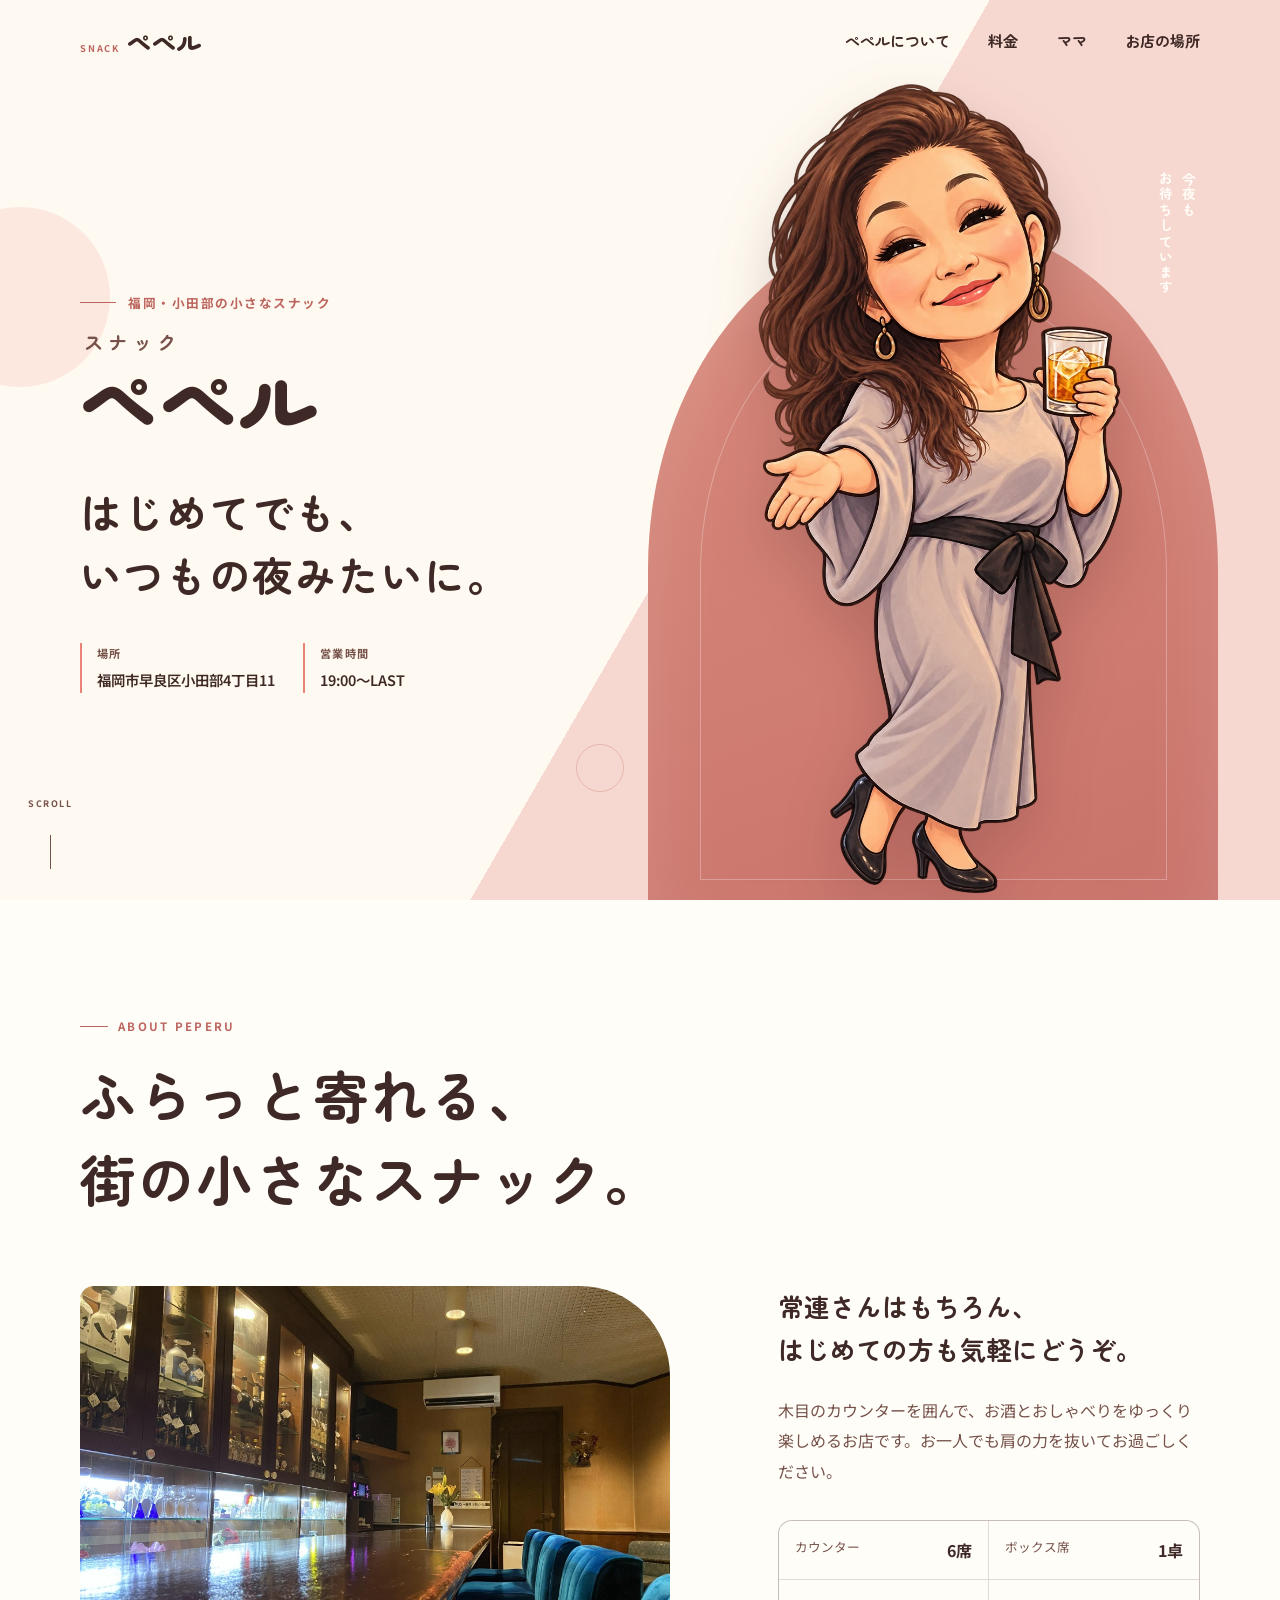
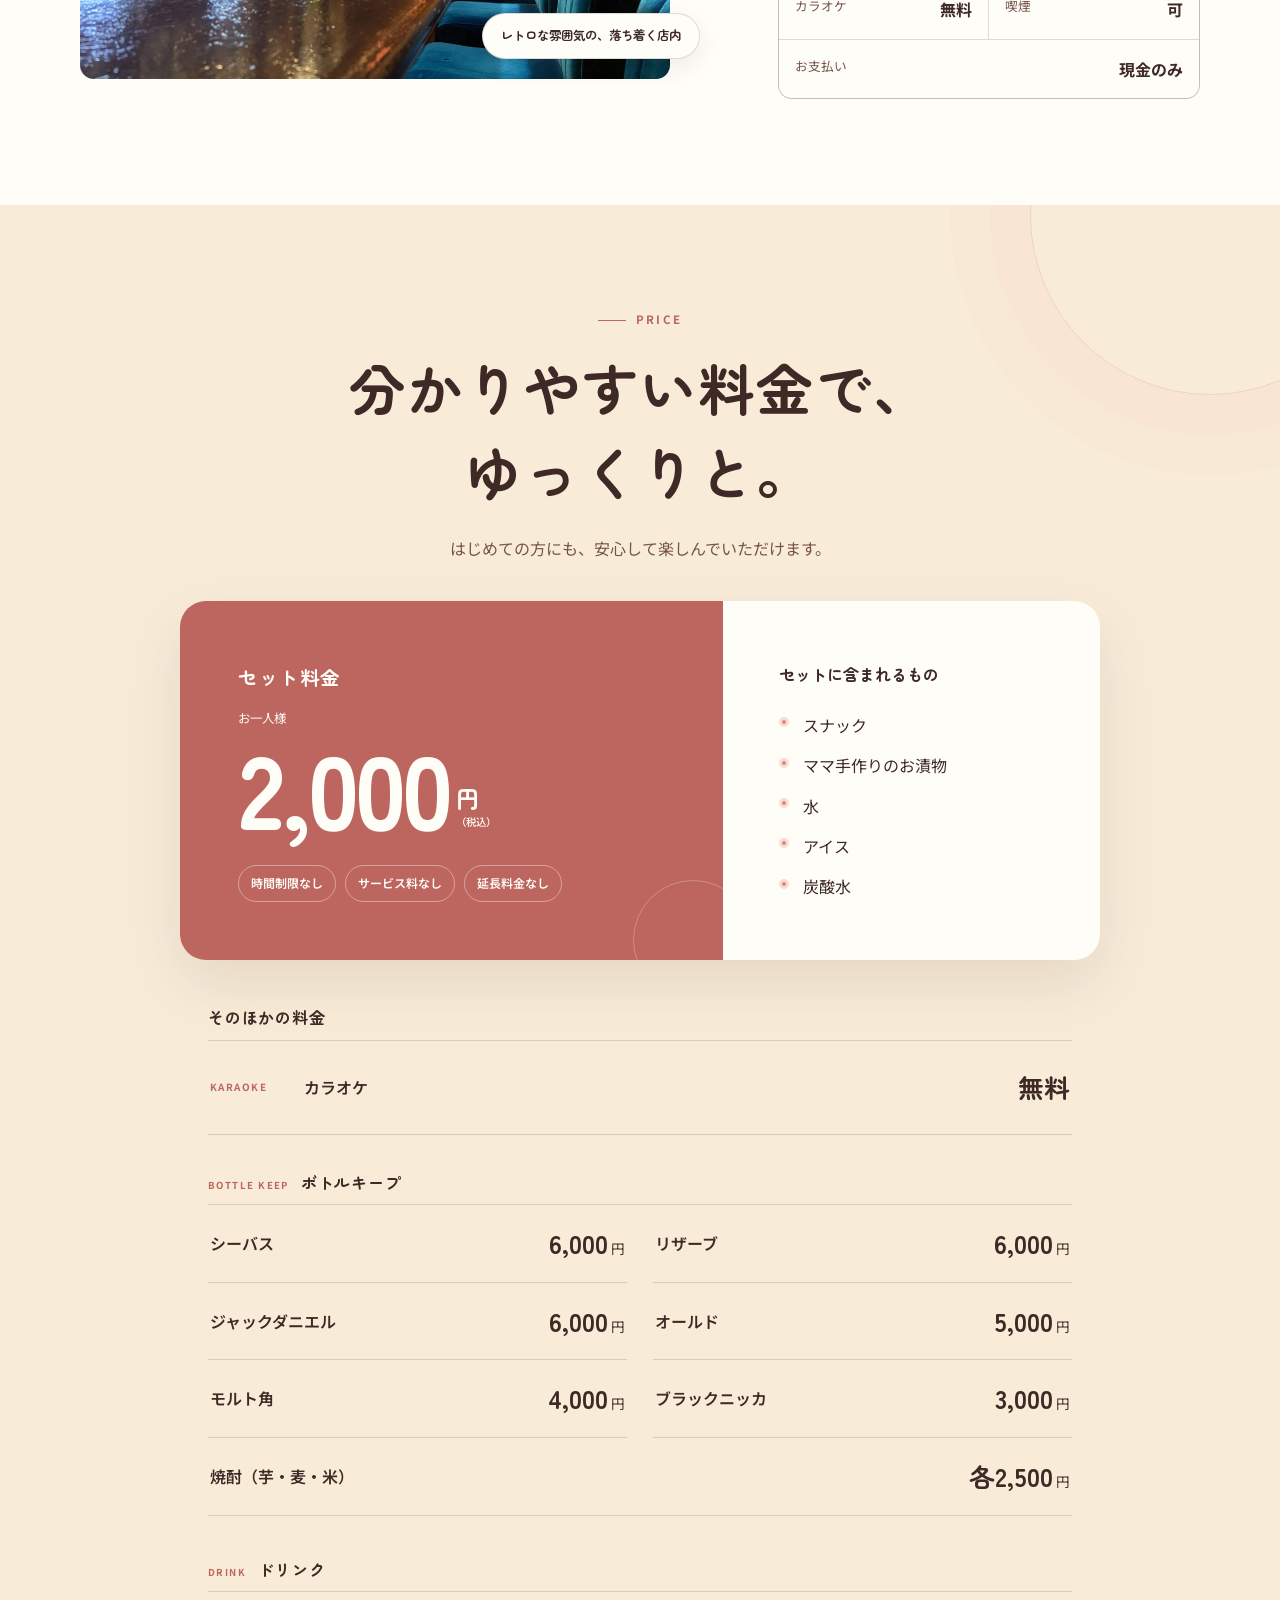
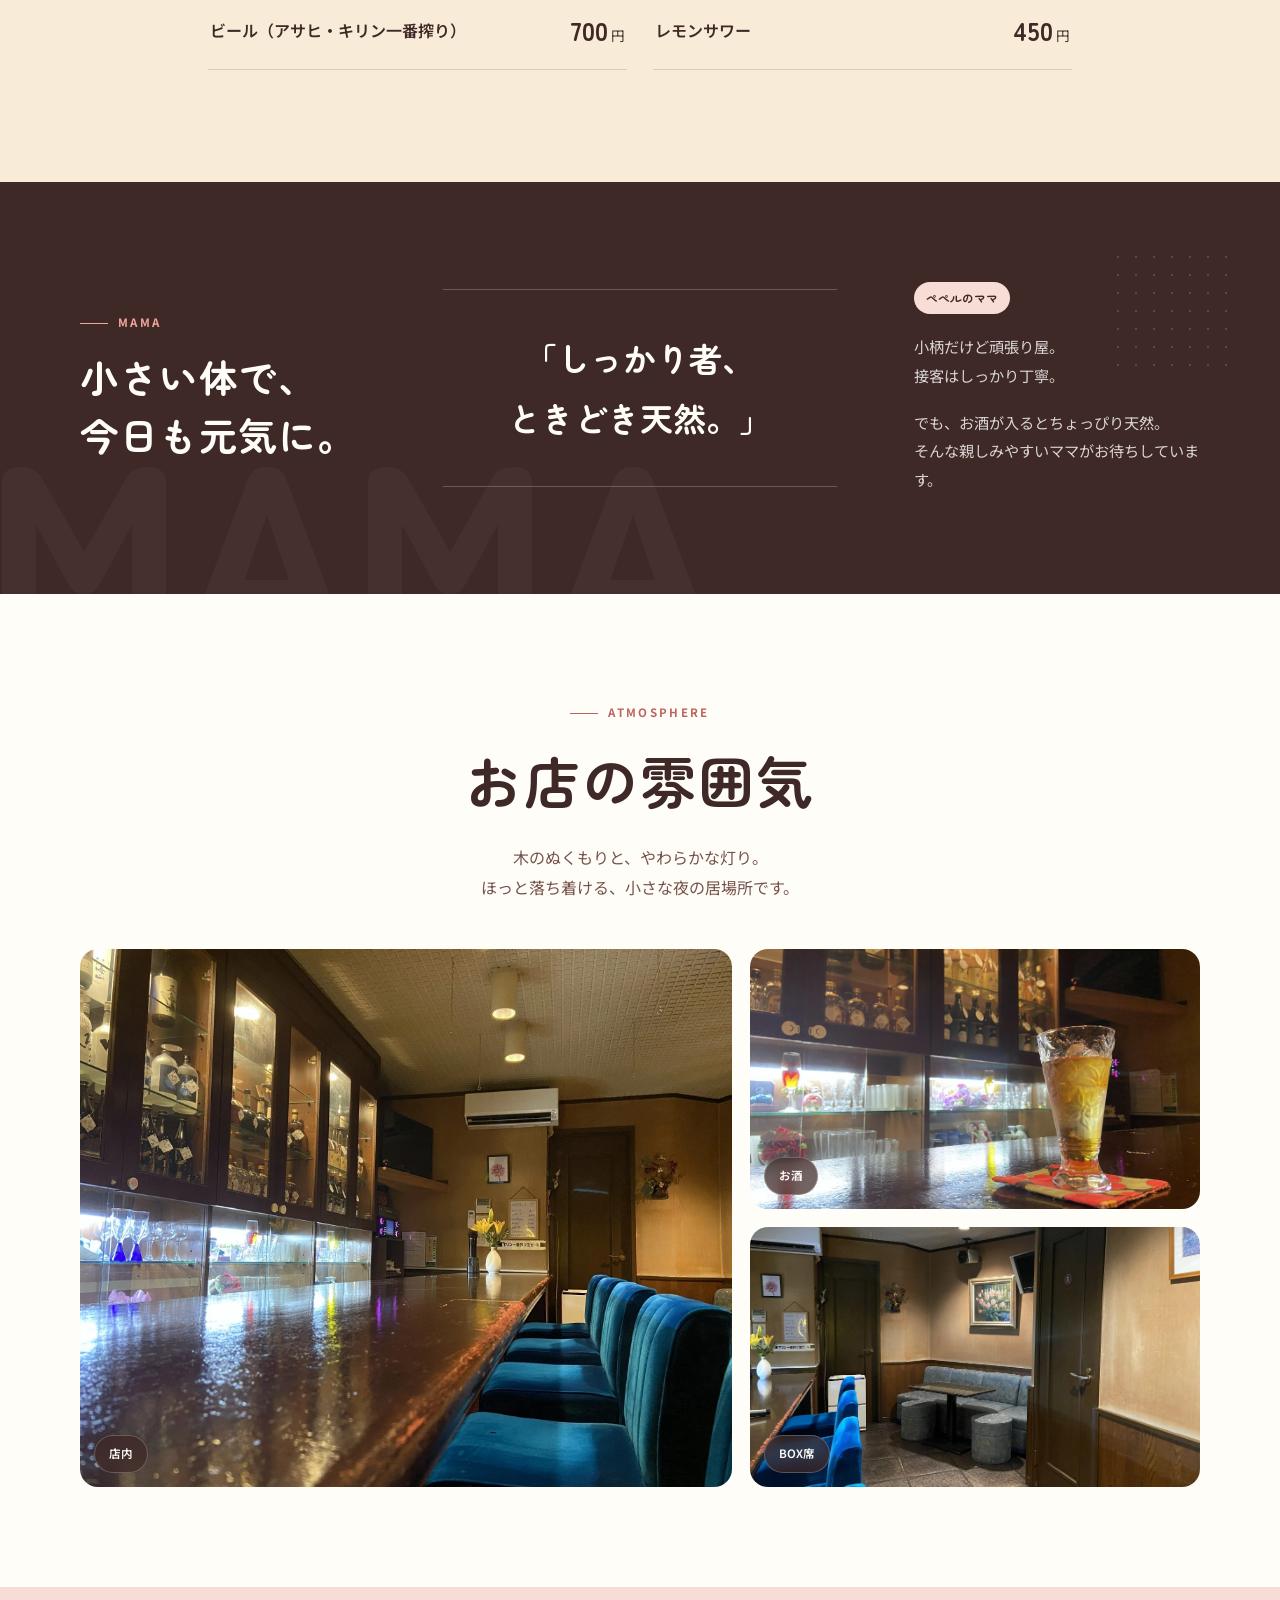
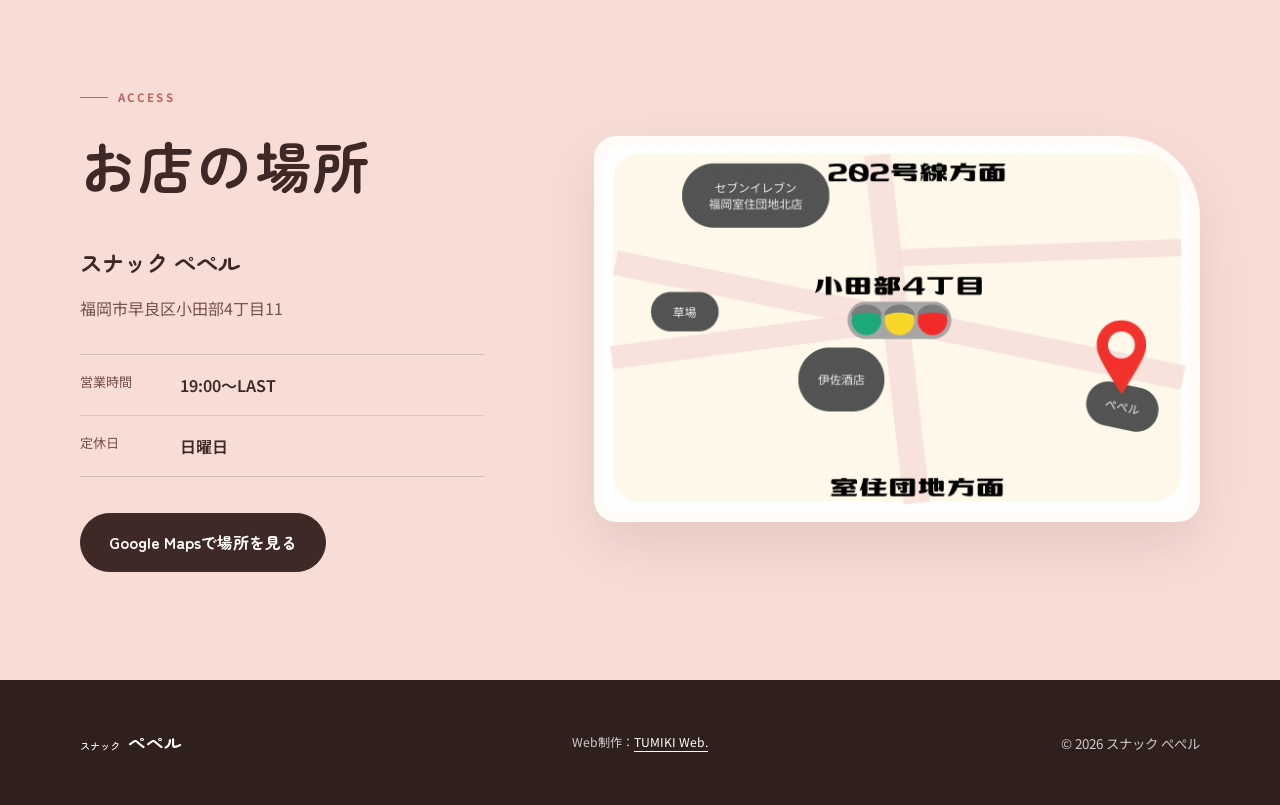
==== commit b6c8a244: "Add files via upload" ====
--- a/index.html
+++ b/index.html
@@ -242,11 +242,9 @@
           <a class="map-link" href="https://www.google.com/maps/search/?api=1&amp;query=%E7%A6%8F%E5%B2%A1%E5%B8%82%E6%97%A9%E8%89%AF%E5%8C%BA%E5%B0%8F%E7%94%B0%E9%83%A84%E4%B8%81%E7%9B%AE11" target="_blank" rel="noopener noreferrer">Google Mapsで場所を見る</a>
         </div>
 
-        <div class="access-map-card reveal" aria-hidden="true">
-          <div class="map-streets"><span></span><span></span><span></span></div>
-          <div class="map-pin"><span>ぺぺル</span></div>
-          <p>福岡市早良区<br>小田部4丁目11</p>
-        </div>
+        <figure class="access-map-card reveal">
+          <img src="assets/images/web/access-map.webp" width="1200" height="750" loading="lazy" decoding="async" alt="セブンイレブン福岡室住団地北店からスナック ぺぺルまでの案内地図">
+        </figure>
       </div>
     </section>
   </main>
--- a/assets/css/style.css
+++ b/assets/css/style.css
@@ -176,17 +176,8 @@
 .access-details dd { margin: 0; font-weight: 600; }
 .map-link { display: inline-flex; align-items: center; justify-content: center; min-height: 54px; padding: 13px 28px; color: var(--white); background: var(--brown); border: 1px solid var(--brown); border-radius: 999px; font-family: var(--heading); font-weight: 700; text-decoration: none; transition: color .2s, background-color .2s, transform .2s; }
 .map-link:hover, .map-link:focus-visible { color: var(--brown); background: transparent; transform: translateY(-2px); }
-.access-map-card { position: relative; aspect-ratio: 1.6; overflow: hidden; border: 10px solid rgba(255,255,255,.65); border-radius: 22px 80px 22px 22px; background: #f7eee0; box-shadow: 0 24px 55px rgba(92,49,43,.12); }
-.access-map-card::before, .access-map-card::after { content: ""; position: absolute; background: rgba(201,134,60,.17); transform: rotate(-28deg); }
-.access-map-card::before { width: 140%; height: 38px; left: -20%; top: 38%; }
-.access-map-card::after { width: 36px; height: 140%; left: 62%; top: -20%; }
-.map-streets span { position: absolute; height: 2px; background: rgba(118,82,74,.19); transform-origin: left; }
-.map-streets span:nth-child(1) { width: 65%; left: 3%; top: 22%; transform: rotate(16deg); }
-.map-streets span:nth-child(2) { width: 56%; left: 8%; top: 72%; transform: rotate(-9deg); }
-.map-streets span:nth-child(3) { width: 52%; left: 52%; top: 14%; transform: rotate(75deg); }
-.map-pin { position: absolute; z-index: 2; left: 53%; top: 42%; width: 38px; height: 38px; border: 7px solid var(--pink-deep); border-radius: 50% 50% 50% 0; background: var(--cream); transform: translate(-50%,-50%) rotate(-45deg); box-shadow: 0 6px 14px rgba(63,41,38,.18); }
-.map-pin span { position: absolute; left: 45px; top: 7px; padding: 6px 12px; border-radius: 999px; color: var(--white); background: var(--brown); font-family: var(--heading); font-size: .7rem; font-weight: 700; white-space: nowrap; transform: rotate(45deg); }
-.access-map-card > p { position: absolute; z-index: 2; left: 28px; bottom: 22px; margin: 0; padding: 9px 14px; background: rgba(255,253,248,.88); border-radius: 8px; font-size: .76rem; font-weight: 600; line-height: 1.65; }
+.access-map-card { margin: 0; overflow: hidden; border: 10px solid rgba(255,255,255,.65); border-radius: 22px 80px 22px 22px; background: var(--cream); box-shadow: 0 24px 55px rgba(92,49,43,.12); }
+.access-map-card img { display: block; width: 100%; height: auto; object-fit: contain; }
 
 .site-footer { padding: 46px 0; color: rgba(255,255,255,.76); background: #2f201e; }
 .footer-inner { display: grid; grid-template-columns: 1fr auto 1fr; align-items: center; gap: 30px; }
@@ -317,7 +308,7 @@
   .access-name { margin-bottom: 6px; }
   .access-details { margin-block: 22px 28px; }
   .access-details div { padding-block: 12px; }
-  .access-map-card { aspect-ratio: 1.25; border-width: 7px; border-radius: 16px 52px 16px 16px; }
+  .access-map-card { border-width: 7px; border-radius: 16px 52px 16px 16px; }
   .map-link { width: 100%; }
   .footer-inner { display: flex; flex-direction: column; align-items: flex-start; gap: 16px; }
   .copyright { text-align: left; }
